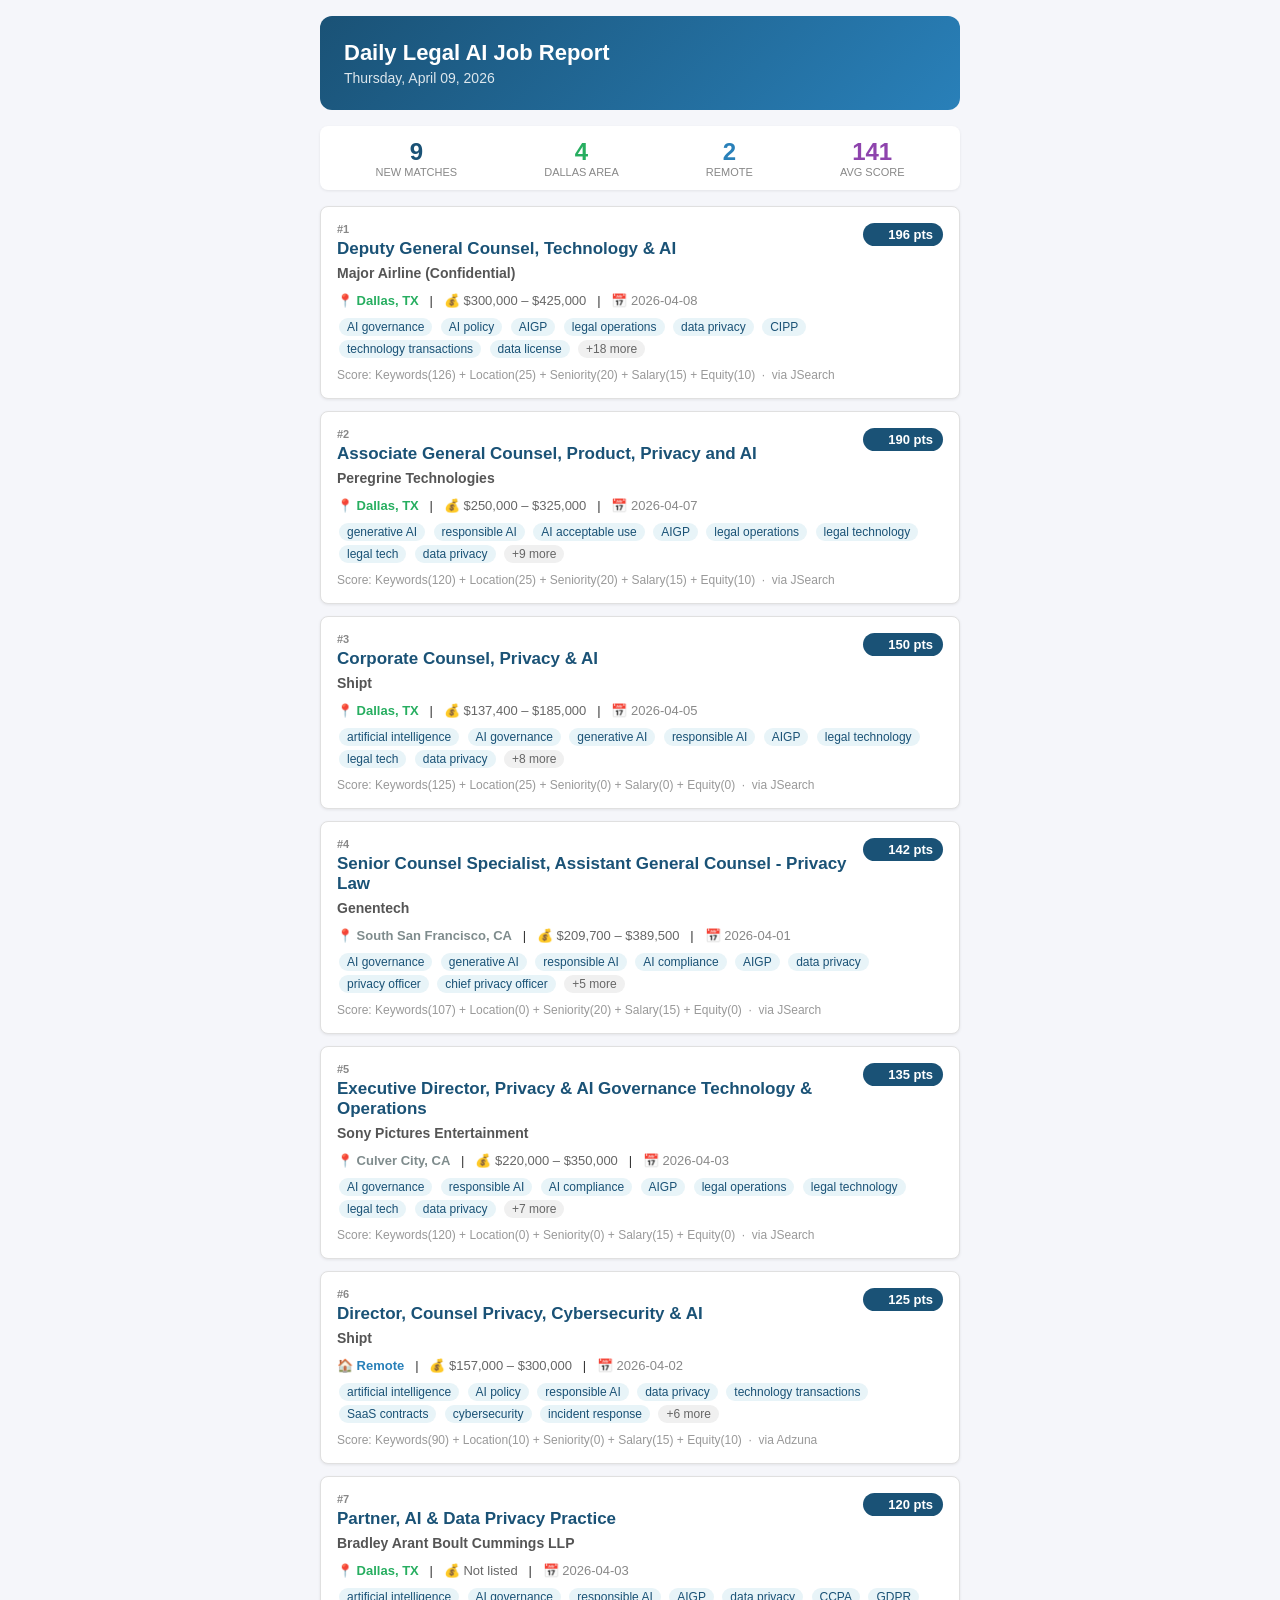
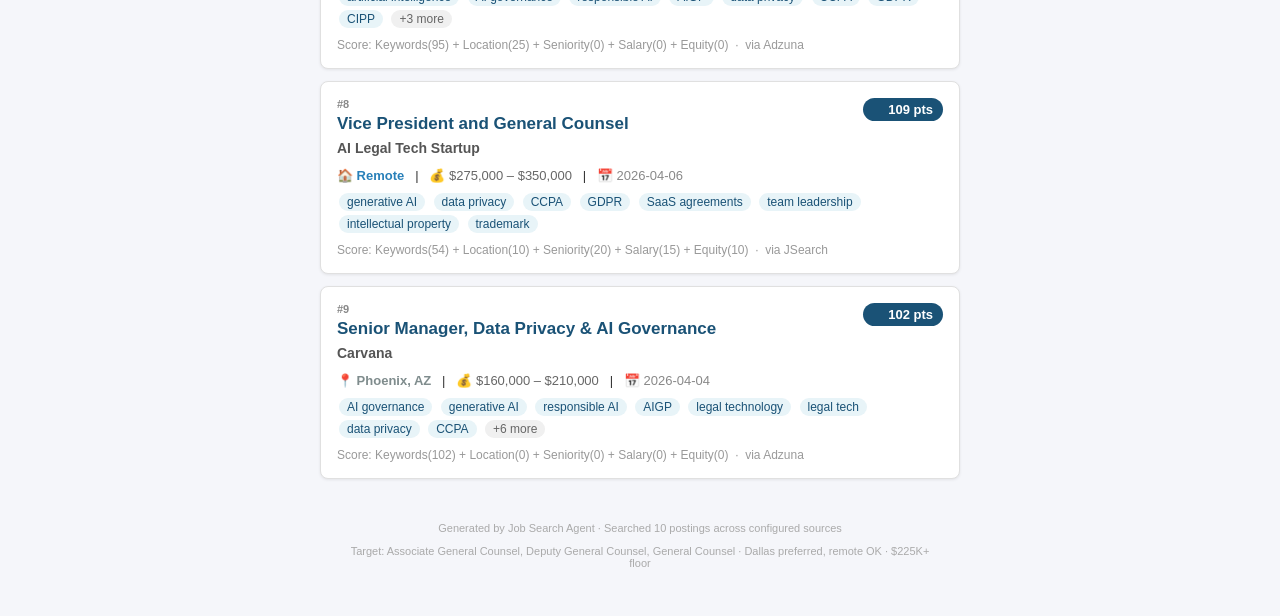
==== job_agent/data/sample_report.html @ c05f6d12 "Add sample run script and report for job agent demo sample_run.py seeds 10 real job postings from re" ====
<!DOCTYPE html>
    <html>
    <head>
        <meta charset="utf-8">
        <meta name="viewport" content="width=device-width, initial-scale=1.0">
    </head>
    <body style="margin:0;padding:0;font-family:-apple-system,BlinkMacSystemFont,'Segoe UI',Roboto,sans-serif;
                 background:#f5f6fa;color:#333;">
        <div style="max-width:640px;margin:0 auto;padding:16px;">

            <!-- Header -->
            <div style="background:linear-gradient(135deg,#1a5276,#2980b9);border-radius:12px;
                        padding:24px;color:white;margin-bottom:16px;">
                <h1 style="margin:0 0 4px 0;font-size:22px;">Daily Legal AI Job Report</h1>
                <div style="opacity:0.85;font-size:14px;">Thursday, April 09, 2026</div>
            </div>

            <!-- Stats Bar -->
            <div style="display:flex;justify-content:space-around;background:white;border-radius:8px;
                        padding:12px;margin-bottom:16px;box-shadow:0 1px 3px rgba(0,0,0,0.08);">
                <div style="text-align:center;">
                    <div style="font-size:24px;font-weight:700;color:#1a5276;">9</div>
                    <div style="font-size:11px;color:#888;">NEW MATCHES</div>
                </div>
                <div style="text-align:center;">
                    <div style="font-size:24px;font-weight:700;color:#27ae60;">4</div>
                    <div style="font-size:11px;color:#888;">DALLAS AREA</div>
                </div>
                <div style="text-align:center;">
                    <div style="font-size:24px;font-weight:700;color:#2980b9;">2</div>
                    <div style="font-size:11px;color:#888;">REMOTE</div>
                </div>
                <div style="text-align:center;">
                    <div style="font-size:24px;font-weight:700;color:#8e44ad;">141</div>
                    <div style="font-size:11px;color:#888;">AVG SCORE</div>
                </div>
            </div>

            <!-- Job Listings -->
            
    <div style="border:1px solid #e0e0e0;border-radius:8px;padding:16px;margin:12px 0;
                background:#ffffff;box-shadow:0 1px 3px rgba(0,0,0,0.08);">
        <div style="display:flex;justify-content:space-between;align-items:flex-start;">
            <div>
                <div style="font-size:11px;color:#888;font-weight:600;">#1</div>
                <h3 style="margin:4px 0 6px 0;color:#1a1a2e;font-size:17px;">
                    <a href="https://example.com/deputy-gc-tech-ai" style="color:#1a5276;text-decoration:none;">Deputy General Counsel, Technology & AI</a>
                </h3>
                <div style="color:#555;font-size:14px;margin-bottom:4px;">
                    <strong>Major Airline (Confidential)</strong>
                </div>
            </div>
            <div style="text-align:right;min-width:80px;">
                <div style="background:#1a5276;color:white;padding:4px 10px;border-radius:16px;
                            font-size:13px;font-weight:700;">196 pts</div>
            </div>
        </div>

        <div style="margin:8px 0;font-size:13px;">
            <span style="color:#27ae60;font-weight:600;">📍 Dallas, TX</span>
            &nbsp;&nbsp;|&nbsp;&nbsp;
            <span style="color:#666;">💰 $300,000 – $425,000</span>
            &nbsp;&nbsp;|&nbsp;&nbsp;
            <span style="color:#888;">📅 2026-04-08</span>
        </div>

        <div style="margin:8px 0;">
            <span style="display:inline-block;background:#e8f4f8;color:#1a5276;padding:2px 8px;margin:2px;border-radius:12px;font-size:12px;">AI governance</span> <span style="display:inline-block;background:#e8f4f8;color:#1a5276;padding:2px 8px;margin:2px;border-radius:12px;font-size:12px;">AI policy</span> <span style="display:inline-block;background:#e8f4f8;color:#1a5276;padding:2px 8px;margin:2px;border-radius:12px;font-size:12px;">AIGP</span> <span style="display:inline-block;background:#e8f4f8;color:#1a5276;padding:2px 8px;margin:2px;border-radius:12px;font-size:12px;">legal operations</span> <span style="display:inline-block;background:#e8f4f8;color:#1a5276;padding:2px 8px;margin:2px;border-radius:12px;font-size:12px;">data privacy</span> <span style="display:inline-block;background:#e8f4f8;color:#1a5276;padding:2px 8px;margin:2px;border-radius:12px;font-size:12px;">CIPP</span> <span style="display:inline-block;background:#e8f4f8;color:#1a5276;padding:2px 8px;margin:2px;border-radius:12px;font-size:12px;">technology transactions</span> <span style="display:inline-block;background:#e8f4f8;color:#1a5276;padding:2px 8px;margin:2px;border-radius:12px;font-size:12px;">data license</span> <span style="display:inline-block;background:#f0f0f0;color:#666;padding:2px 8px;margin:2px;border-radius:12px;font-size:12px;">+18 more</span>
        </div>

        <div style="font-size:12px;color:#999;margin-top:8px;">
            Score: Keywords(126) +
            Location(25) +
            Seniority(20) +
            Salary(15) +
            Equity(10)
            &nbsp;·&nbsp; via JSearch
        </div>

    </div>
    
    <div style="border:1px solid #e0e0e0;border-radius:8px;padding:16px;margin:12px 0;
                background:#ffffff;box-shadow:0 1px 3px rgba(0,0,0,0.08);">
        <div style="display:flex;justify-content:space-between;align-items:flex-start;">
            <div>
                <div style="font-size:11px;color:#888;font-weight:600;">#2</div>
                <h3 style="margin:4px 0 6px 0;color:#1a1a2e;font-size:17px;">
                    <a href="https://jobright.ai/jobs/info/69a82c0b7ac93962b707eb3c" style="color:#1a5276;text-decoration:none;">Associate General Counsel, Product, Privacy and AI</a>
                </h3>
                <div style="color:#555;font-size:14px;margin-bottom:4px;">
                    <strong>Peregrine Technologies</strong>
                </div>
            </div>
            <div style="text-align:right;min-width:80px;">
                <div style="background:#1a5276;color:white;padding:4px 10px;border-radius:16px;
                            font-size:13px;font-weight:700;">190 pts</div>
            </div>
        </div>

        <div style="margin:8px 0;font-size:13px;">
            <span style="color:#27ae60;font-weight:600;">📍 Dallas, TX</span>
            &nbsp;&nbsp;|&nbsp;&nbsp;
            <span style="color:#666;">💰 $250,000 – $325,000</span>
            &nbsp;&nbsp;|&nbsp;&nbsp;
            <span style="color:#888;">📅 2026-04-07</span>
        </div>

        <div style="margin:8px 0;">
            <span style="display:inline-block;background:#e8f4f8;color:#1a5276;padding:2px 8px;margin:2px;border-radius:12px;font-size:12px;">generative AI</span> <span style="display:inline-block;background:#e8f4f8;color:#1a5276;padding:2px 8px;margin:2px;border-radius:12px;font-size:12px;">responsible AI</span> <span style="display:inline-block;background:#e8f4f8;color:#1a5276;padding:2px 8px;margin:2px;border-radius:12px;font-size:12px;">AI acceptable use</span> <span style="display:inline-block;background:#e8f4f8;color:#1a5276;padding:2px 8px;margin:2px;border-radius:12px;font-size:12px;">AIGP</span> <span style="display:inline-block;background:#e8f4f8;color:#1a5276;padding:2px 8px;margin:2px;border-radius:12px;font-size:12px;">legal operations</span> <span style="display:inline-block;background:#e8f4f8;color:#1a5276;padding:2px 8px;margin:2px;border-radius:12px;font-size:12px;">legal technology</span> <span style="display:inline-block;background:#e8f4f8;color:#1a5276;padding:2px 8px;margin:2px;border-radius:12px;font-size:12px;">legal tech</span> <span style="display:inline-block;background:#e8f4f8;color:#1a5276;padding:2px 8px;margin:2px;border-radius:12px;font-size:12px;">data privacy</span> <span style="display:inline-block;background:#f0f0f0;color:#666;padding:2px 8px;margin:2px;border-radius:12px;font-size:12px;">+9 more</span>
        </div>

        <div style="font-size:12px;color:#999;margin-top:8px;">
            Score: Keywords(120) +
            Location(25) +
            Seniority(20) +
            Salary(15) +
            Equity(10)
            &nbsp;·&nbsp; via JSearch
        </div>

    </div>
    
    <div style="border:1px solid #e0e0e0;border-radius:8px;padding:16px;margin:12px 0;
                background:#ffffff;box-shadow:0 1px 3px rgba(0,0,0,0.08);">
        <div style="display:flex;justify-content:space-between;align-items:flex-start;">
            <div>
                <div style="font-size:11px;color:#888;font-weight:600;">#3</div>
                <h3 style="margin:4px 0 6px 0;color:#1a1a2e;font-size:17px;">
                    <a href="https://www.ziprecruiter.com/c/Shipt/Job/Corporate-Counsel,-Privacy-&-AI/-in-San-Francisco,CA" style="color:#1a5276;text-decoration:none;">Corporate Counsel, Privacy & AI</a>
                </h3>
                <div style="color:#555;font-size:14px;margin-bottom:4px;">
                    <strong>Shipt</strong>
                </div>
            </div>
            <div style="text-align:right;min-width:80px;">
                <div style="background:#1a5276;color:white;padding:4px 10px;border-radius:16px;
                            font-size:13px;font-weight:700;">150 pts</div>
            </div>
        </div>

        <div style="margin:8px 0;font-size:13px;">
            <span style="color:#27ae60;font-weight:600;">📍 Dallas, TX</span>
            &nbsp;&nbsp;|&nbsp;&nbsp;
            <span style="color:#666;">💰 $137,400 – $185,000</span>
            &nbsp;&nbsp;|&nbsp;&nbsp;
            <span style="color:#888;">📅 2026-04-05</span>
        </div>

        <div style="margin:8px 0;">
            <span style="display:inline-block;background:#e8f4f8;color:#1a5276;padding:2px 8px;margin:2px;border-radius:12px;font-size:12px;">artificial intelligence</span> <span style="display:inline-block;background:#e8f4f8;color:#1a5276;padding:2px 8px;margin:2px;border-radius:12px;font-size:12px;">AI governance</span> <span style="display:inline-block;background:#e8f4f8;color:#1a5276;padding:2px 8px;margin:2px;border-radius:12px;font-size:12px;">generative AI</span> <span style="display:inline-block;background:#e8f4f8;color:#1a5276;padding:2px 8px;margin:2px;border-radius:12px;font-size:12px;">responsible AI</span> <span style="display:inline-block;background:#e8f4f8;color:#1a5276;padding:2px 8px;margin:2px;border-radius:12px;font-size:12px;">AIGP</span> <span style="display:inline-block;background:#e8f4f8;color:#1a5276;padding:2px 8px;margin:2px;border-radius:12px;font-size:12px;">legal technology</span> <span style="display:inline-block;background:#e8f4f8;color:#1a5276;padding:2px 8px;margin:2px;border-radius:12px;font-size:12px;">legal tech</span> <span style="display:inline-block;background:#e8f4f8;color:#1a5276;padding:2px 8px;margin:2px;border-radius:12px;font-size:12px;">data privacy</span> <span style="display:inline-block;background:#f0f0f0;color:#666;padding:2px 8px;margin:2px;border-radius:12px;font-size:12px;">+8 more</span>
        </div>

        <div style="font-size:12px;color:#999;margin-top:8px;">
            Score: Keywords(125) +
            Location(25) +
            Seniority(0) +
            Salary(0) +
            Equity(0)
            &nbsp;·&nbsp; via JSearch
        </div>

    </div>
    
    <div style="border:1px solid #e0e0e0;border-radius:8px;padding:16px;margin:12px 0;
                background:#ffffff;box-shadow:0 1px 3px rgba(0,0,0,0.08);">
        <div style="display:flex;justify-content:space-between;align-items:flex-start;">
            <div>
                <div style="font-size:11px;color:#888;font-weight:600;">#4</div>
                <h3 style="margin:4px 0 6px 0;color:#1a1a2e;font-size:17px;">
                    <a href="https://careers.gene.com/us/en/job/202510-125507/Senior-Counsel-Specialist-Assistant-General-Counsel-Privacy-Law" style="color:#1a5276;text-decoration:none;">Senior Counsel Specialist, Assistant General Counsel - Privacy Law</a>
                </h3>
                <div style="color:#555;font-size:14px;margin-bottom:4px;">
                    <strong>Genentech</strong>
                </div>
            </div>
            <div style="text-align:right;min-width:80px;">
                <div style="background:#1a5276;color:white;padding:4px 10px;border-radius:16px;
                            font-size:13px;font-weight:700;">142 pts</div>
            </div>
        </div>

        <div style="margin:8px 0;font-size:13px;">
            <span style="color:#7f8c8d;font-weight:600;">📍 South San Francisco, CA</span>
            &nbsp;&nbsp;|&nbsp;&nbsp;
            <span style="color:#666;">💰 $209,700 – $389,500</span>
            &nbsp;&nbsp;|&nbsp;&nbsp;
            <span style="color:#888;">📅 2026-04-01</span>
        </div>

        <div style="margin:8px 0;">
            <span style="display:inline-block;background:#e8f4f8;color:#1a5276;padding:2px 8px;margin:2px;border-radius:12px;font-size:12px;">AI governance</span> <span style="display:inline-block;background:#e8f4f8;color:#1a5276;padding:2px 8px;margin:2px;border-radius:12px;font-size:12px;">generative AI</span> <span style="display:inline-block;background:#e8f4f8;color:#1a5276;padding:2px 8px;margin:2px;border-radius:12px;font-size:12px;">responsible AI</span> <span style="display:inline-block;background:#e8f4f8;color:#1a5276;padding:2px 8px;margin:2px;border-radius:12px;font-size:12px;">AI compliance</span> <span style="display:inline-block;background:#e8f4f8;color:#1a5276;padding:2px 8px;margin:2px;border-radius:12px;font-size:12px;">AIGP</span> <span style="display:inline-block;background:#e8f4f8;color:#1a5276;padding:2px 8px;margin:2px;border-radius:12px;font-size:12px;">data privacy</span> <span style="display:inline-block;background:#e8f4f8;color:#1a5276;padding:2px 8px;margin:2px;border-radius:12px;font-size:12px;">privacy officer</span> <span style="display:inline-block;background:#e8f4f8;color:#1a5276;padding:2px 8px;margin:2px;border-radius:12px;font-size:12px;">chief privacy officer</span> <span style="display:inline-block;background:#f0f0f0;color:#666;padding:2px 8px;margin:2px;border-radius:12px;font-size:12px;">+5 more</span>
        </div>

        <div style="font-size:12px;color:#999;margin-top:8px;">
            Score: Keywords(107) +
            Location(0) +
            Seniority(20) +
            Salary(15) +
            Equity(0)
            &nbsp;·&nbsp; via JSearch
        </div>

    </div>
    
    <div style="border:1px solid #e0e0e0;border-radius:8px;padding:16px;margin:12px 0;
                background:#ffffff;box-shadow:0 1px 3px rgba(0,0,0,0.08);">
        <div style="display:flex;justify-content:space-between;align-items:flex-start;">
            <div>
                <div style="font-size:11px;color:#888;font-weight:600;">#5</div>
                <h3 style="margin:4px 0 6px 0;color:#1a1a2e;font-size:17px;">
                    <a href="https://www.sonypicturesjobs.com/job/culver-city/executive-director-privacy-and-ai-governance-technology-and-operations/22978/91664594480" style="color:#1a5276;text-decoration:none;">Executive Director, Privacy & AI Governance Technology & Operations</a>
                </h3>
                <div style="color:#555;font-size:14px;margin-bottom:4px;">
                    <strong>Sony Pictures Entertainment</strong>
                </div>
            </div>
            <div style="text-align:right;min-width:80px;">
                <div style="background:#1a5276;color:white;padding:4px 10px;border-radius:16px;
                            font-size:13px;font-weight:700;">135 pts</div>
            </div>
        </div>

        <div style="margin:8px 0;font-size:13px;">
            <span style="color:#7f8c8d;font-weight:600;">📍 Culver City, CA</span>
            &nbsp;&nbsp;|&nbsp;&nbsp;
            <span style="color:#666;">💰 $220,000 – $350,000</span>
            &nbsp;&nbsp;|&nbsp;&nbsp;
            <span style="color:#888;">📅 2026-04-03</span>
        </div>

        <div style="margin:8px 0;">
            <span style="display:inline-block;background:#e8f4f8;color:#1a5276;padding:2px 8px;margin:2px;border-radius:12px;font-size:12px;">AI governance</span> <span style="display:inline-block;background:#e8f4f8;color:#1a5276;padding:2px 8px;margin:2px;border-radius:12px;font-size:12px;">responsible AI</span> <span style="display:inline-block;background:#e8f4f8;color:#1a5276;padding:2px 8px;margin:2px;border-radius:12px;font-size:12px;">AI compliance</span> <span style="display:inline-block;background:#e8f4f8;color:#1a5276;padding:2px 8px;margin:2px;border-radius:12px;font-size:12px;">AIGP</span> <span style="display:inline-block;background:#e8f4f8;color:#1a5276;padding:2px 8px;margin:2px;border-radius:12px;font-size:12px;">legal operations</span> <span style="display:inline-block;background:#e8f4f8;color:#1a5276;padding:2px 8px;margin:2px;border-radius:12px;font-size:12px;">legal technology</span> <span style="display:inline-block;background:#e8f4f8;color:#1a5276;padding:2px 8px;margin:2px;border-radius:12px;font-size:12px;">legal tech</span> <span style="display:inline-block;background:#e8f4f8;color:#1a5276;padding:2px 8px;margin:2px;border-radius:12px;font-size:12px;">data privacy</span> <span style="display:inline-block;background:#f0f0f0;color:#666;padding:2px 8px;margin:2px;border-radius:12px;font-size:12px;">+7 more</span>
        </div>

        <div style="font-size:12px;color:#999;margin-top:8px;">
            Score: Keywords(120) +
            Location(0) +
            Seniority(0) +
            Salary(15) +
            Equity(0)
            &nbsp;·&nbsp; via JSearch
        </div>

    </div>
    
    <div style="border:1px solid #e0e0e0;border-radius:8px;padding:16px;margin:12px 0;
                background:#ffffff;box-shadow:0 1px 3px rgba(0,0,0,0.08);">
        <div style="display:flex;justify-content:space-between;align-items:flex-start;">
            <div>
                <div style="font-size:11px;color:#888;font-weight:600;">#6</div>
                <h3 style="margin:4px 0 6px 0;color:#1a1a2e;font-size:17px;">
                    <a href="https://shipt.wd1.myworkdayjobs.com/Shipt_External/job/Minneapolis-MN/Director--Counsel-Privacy--Cybersecurity---AI_R4101" style="color:#1a5276;text-decoration:none;">Director, Counsel Privacy, Cybersecurity & AI</a>
                </h3>
                <div style="color:#555;font-size:14px;margin-bottom:4px;">
                    <strong>Shipt</strong>
                </div>
            </div>
            <div style="text-align:right;min-width:80px;">
                <div style="background:#1a5276;color:white;padding:4px 10px;border-radius:16px;
                            font-size:13px;font-weight:700;">125 pts</div>
            </div>
        </div>

        <div style="margin:8px 0;font-size:13px;">
            <span style="color:#2980b9;font-weight:600;">🏠 Remote</span>
            &nbsp;&nbsp;|&nbsp;&nbsp;
            <span style="color:#666;">💰 $157,000 – $300,000</span>
            &nbsp;&nbsp;|&nbsp;&nbsp;
            <span style="color:#888;">📅 2026-04-02</span>
        </div>

        <div style="margin:8px 0;">
            <span style="display:inline-block;background:#e8f4f8;color:#1a5276;padding:2px 8px;margin:2px;border-radius:12px;font-size:12px;">artificial intelligence</span> <span style="display:inline-block;background:#e8f4f8;color:#1a5276;padding:2px 8px;margin:2px;border-radius:12px;font-size:12px;">AI policy</span> <span style="display:inline-block;background:#e8f4f8;color:#1a5276;padding:2px 8px;margin:2px;border-radius:12px;font-size:12px;">responsible AI</span> <span style="display:inline-block;background:#e8f4f8;color:#1a5276;padding:2px 8px;margin:2px;border-radius:12px;font-size:12px;">data privacy</span> <span style="display:inline-block;background:#e8f4f8;color:#1a5276;padding:2px 8px;margin:2px;border-radius:12px;font-size:12px;">technology transactions</span> <span style="display:inline-block;background:#e8f4f8;color:#1a5276;padding:2px 8px;margin:2px;border-radius:12px;font-size:12px;">SaaS contracts</span> <span style="display:inline-block;background:#e8f4f8;color:#1a5276;padding:2px 8px;margin:2px;border-radius:12px;font-size:12px;">cybersecurity</span> <span style="display:inline-block;background:#e8f4f8;color:#1a5276;padding:2px 8px;margin:2px;border-radius:12px;font-size:12px;">incident response</span> <span style="display:inline-block;background:#f0f0f0;color:#666;padding:2px 8px;margin:2px;border-radius:12px;font-size:12px;">+6 more</span>
        </div>

        <div style="font-size:12px;color:#999;margin-top:8px;">
            Score: Keywords(90) +
            Location(10) +
            Seniority(0) +
            Salary(15) +
            Equity(10)
            &nbsp;·&nbsp; via Adzuna
        </div>

    </div>
    
    <div style="border:1px solid #e0e0e0;border-radius:8px;padding:16px;margin:12px 0;
                background:#ffffff;box-shadow:0 1px 3px rgba(0,0,0,0.08);">
        <div style="display:flex;justify-content:space-between;align-items:flex-start;">
            <div>
                <div style="font-size:11px;color:#888;font-weight:600;">#7</div>
                <h3 style="margin:4px 0 6px 0;color:#1a1a2e;font-size:17px;">
                    <a href="https://example.com/partner-ai-privacy" style="color:#1a5276;text-decoration:none;">Partner, AI & Data Privacy Practice</a>
                </h3>
                <div style="color:#555;font-size:14px;margin-bottom:4px;">
                    <strong>Bradley Arant Boult Cummings LLP</strong>
                </div>
            </div>
            <div style="text-align:right;min-width:80px;">
                <div style="background:#1a5276;color:white;padding:4px 10px;border-radius:16px;
                            font-size:13px;font-weight:700;">120 pts</div>
            </div>
        </div>

        <div style="margin:8px 0;font-size:13px;">
            <span style="color:#27ae60;font-weight:600;">📍 Dallas, TX</span>
            &nbsp;&nbsp;|&nbsp;&nbsp;
            <span style="color:#666;">💰 Not listed</span>
            &nbsp;&nbsp;|&nbsp;&nbsp;
            <span style="color:#888;">📅 2026-04-03</span>
        </div>

        <div style="margin:8px 0;">
            <span style="display:inline-block;background:#e8f4f8;color:#1a5276;padding:2px 8px;margin:2px;border-radius:12px;font-size:12px;">artificial intelligence</span> <span style="display:inline-block;background:#e8f4f8;color:#1a5276;padding:2px 8px;margin:2px;border-radius:12px;font-size:12px;">AI governance</span> <span style="display:inline-block;background:#e8f4f8;color:#1a5276;padding:2px 8px;margin:2px;border-radius:12px;font-size:12px;">responsible AI</span> <span style="display:inline-block;background:#e8f4f8;color:#1a5276;padding:2px 8px;margin:2px;border-radius:12px;font-size:12px;">AIGP</span> <span style="display:inline-block;background:#e8f4f8;color:#1a5276;padding:2px 8px;margin:2px;border-radius:12px;font-size:12px;">data privacy</span> <span style="display:inline-block;background:#e8f4f8;color:#1a5276;padding:2px 8px;margin:2px;border-radius:12px;font-size:12px;">CCPA</span> <span style="display:inline-block;background:#e8f4f8;color:#1a5276;padding:2px 8px;margin:2px;border-radius:12px;font-size:12px;">GDPR</span> <span style="display:inline-block;background:#e8f4f8;color:#1a5276;padding:2px 8px;margin:2px;border-radius:12px;font-size:12px;">CIPP</span> <span style="display:inline-block;background:#f0f0f0;color:#666;padding:2px 8px;margin:2px;border-radius:12px;font-size:12px;">+3 more</span>
        </div>

        <div style="font-size:12px;color:#999;margin-top:8px;">
            Score: Keywords(95) +
            Location(25) +
            Seniority(0) +
            Salary(0) +
            Equity(0)
            &nbsp;·&nbsp; via Adzuna
        </div>

    </div>
    
    <div style="border:1px solid #e0e0e0;border-radius:8px;padding:16px;margin:12px 0;
                background:#ffffff;box-shadow:0 1px 3px rgba(0,0,0,0.08);">
        <div style="display:flex;justify-content:space-between;align-items:flex-start;">
            <div>
                <div style="font-size:11px;color:#888;font-weight:600;">#8</div>
                <h3 style="margin:4px 0 6px 0;color:#1a1a2e;font-size:17px;">
                    <a href="https://example.com/gc-legal-ai-startup" style="color:#1a5276;text-decoration:none;">Vice President and General Counsel</a>
                </h3>
                <div style="color:#555;font-size:14px;margin-bottom:4px;">
                    <strong>AI Legal Tech Startup</strong>
                </div>
            </div>
            <div style="text-align:right;min-width:80px;">
                <div style="background:#1a5276;color:white;padding:4px 10px;border-radius:16px;
                            font-size:13px;font-weight:700;">109 pts</div>
            </div>
        </div>

        <div style="margin:8px 0;font-size:13px;">
            <span style="color:#2980b9;font-weight:600;">🏠 Remote</span>
            &nbsp;&nbsp;|&nbsp;&nbsp;
            <span style="color:#666;">💰 $275,000 – $350,000</span>
            &nbsp;&nbsp;|&nbsp;&nbsp;
            <span style="color:#888;">📅 2026-04-06</span>
        </div>

        <div style="margin:8px 0;">
            <span style="display:inline-block;background:#e8f4f8;color:#1a5276;padding:2px 8px;margin:2px;border-radius:12px;font-size:12px;">generative AI</span> <span style="display:inline-block;background:#e8f4f8;color:#1a5276;padding:2px 8px;margin:2px;border-radius:12px;font-size:12px;">data privacy</span> <span style="display:inline-block;background:#e8f4f8;color:#1a5276;padding:2px 8px;margin:2px;border-radius:12px;font-size:12px;">CCPA</span> <span style="display:inline-block;background:#e8f4f8;color:#1a5276;padding:2px 8px;margin:2px;border-radius:12px;font-size:12px;">GDPR</span> <span style="display:inline-block;background:#e8f4f8;color:#1a5276;padding:2px 8px;margin:2px;border-radius:12px;font-size:12px;">SaaS agreements</span> <span style="display:inline-block;background:#e8f4f8;color:#1a5276;padding:2px 8px;margin:2px;border-radius:12px;font-size:12px;">team leadership</span> <span style="display:inline-block;background:#e8f4f8;color:#1a5276;padding:2px 8px;margin:2px;border-radius:12px;font-size:12px;">intellectual property</span> <span style="display:inline-block;background:#e8f4f8;color:#1a5276;padding:2px 8px;margin:2px;border-radius:12px;font-size:12px;">trademark</span>
        </div>

        <div style="font-size:12px;color:#999;margin-top:8px;">
            Score: Keywords(54) +
            Location(10) +
            Seniority(20) +
            Salary(15) +
            Equity(10)
            &nbsp;·&nbsp; via JSearch
        </div>

    </div>
    
    <div style="border:1px solid #e0e0e0;border-radius:8px;padding:16px;margin:12px 0;
                background:#ffffff;box-shadow:0 1px 3px rgba(0,0,0,0.08);">
        <div style="display:flex;justify-content:space-between;align-items:flex-start;">
            <div>
                <div style="font-size:11px;color:#888;font-weight:600;">#9</div>
                <h3 style="margin:4px 0 6px 0;color:#1a1a2e;font-size:17px;">
                    <a href="https://www.ziprecruiter.com/Jobs/Aigp" style="color:#1a5276;text-decoration:none;">Senior Manager, Data Privacy & AI Governance</a>
                </h3>
                <div style="color:#555;font-size:14px;margin-bottom:4px;">
                    <strong>Carvana</strong>
                </div>
            </div>
            <div style="text-align:right;min-width:80px;">
                <div style="background:#1a5276;color:white;padding:4px 10px;border-radius:16px;
                            font-size:13px;font-weight:700;">102 pts</div>
            </div>
        </div>

        <div style="margin:8px 0;font-size:13px;">
            <span style="color:#7f8c8d;font-weight:600;">📍 Phoenix, AZ</span>
            &nbsp;&nbsp;|&nbsp;&nbsp;
            <span style="color:#666;">💰 $160,000 – $210,000</span>
            &nbsp;&nbsp;|&nbsp;&nbsp;
            <span style="color:#888;">📅 2026-04-04</span>
        </div>

        <div style="margin:8px 0;">
            <span style="display:inline-block;background:#e8f4f8;color:#1a5276;padding:2px 8px;margin:2px;border-radius:12px;font-size:12px;">AI governance</span> <span style="display:inline-block;background:#e8f4f8;color:#1a5276;padding:2px 8px;margin:2px;border-radius:12px;font-size:12px;">generative AI</span> <span style="display:inline-block;background:#e8f4f8;color:#1a5276;padding:2px 8px;margin:2px;border-radius:12px;font-size:12px;">responsible AI</span> <span style="display:inline-block;background:#e8f4f8;color:#1a5276;padding:2px 8px;margin:2px;border-radius:12px;font-size:12px;">AIGP</span> <span style="display:inline-block;background:#e8f4f8;color:#1a5276;padding:2px 8px;margin:2px;border-radius:12px;font-size:12px;">legal technology</span> <span style="display:inline-block;background:#e8f4f8;color:#1a5276;padding:2px 8px;margin:2px;border-radius:12px;font-size:12px;">legal tech</span> <span style="display:inline-block;background:#e8f4f8;color:#1a5276;padding:2px 8px;margin:2px;border-radius:12px;font-size:12px;">data privacy</span> <span style="display:inline-block;background:#e8f4f8;color:#1a5276;padding:2px 8px;margin:2px;border-radius:12px;font-size:12px;">CCPA</span> <span style="display:inline-block;background:#f0f0f0;color:#666;padding:2px 8px;margin:2px;border-radius:12px;font-size:12px;">+6 more</span>
        </div>

        <div style="font-size:12px;color:#999;margin-top:8px;">
            Score: Keywords(102) +
            Location(0) +
            Seniority(0) +
            Salary(0) +
            Equity(0)
            &nbsp;·&nbsp; via Adzuna
        </div>

    </div>
    

            <!-- Footer -->
            <div style="text-align:center;padding:20px;color:#aaa;font-size:11px;">
                <p>Generated by Job Search Agent · Searched 10 postings across configured sources</p>
                <p>Target: Associate General Counsel, Deputy General Counsel, General Counsel · Dallas preferred, remote OK · $225K+ floor</p>
            </div>
        </div>
    </body>
    </html>
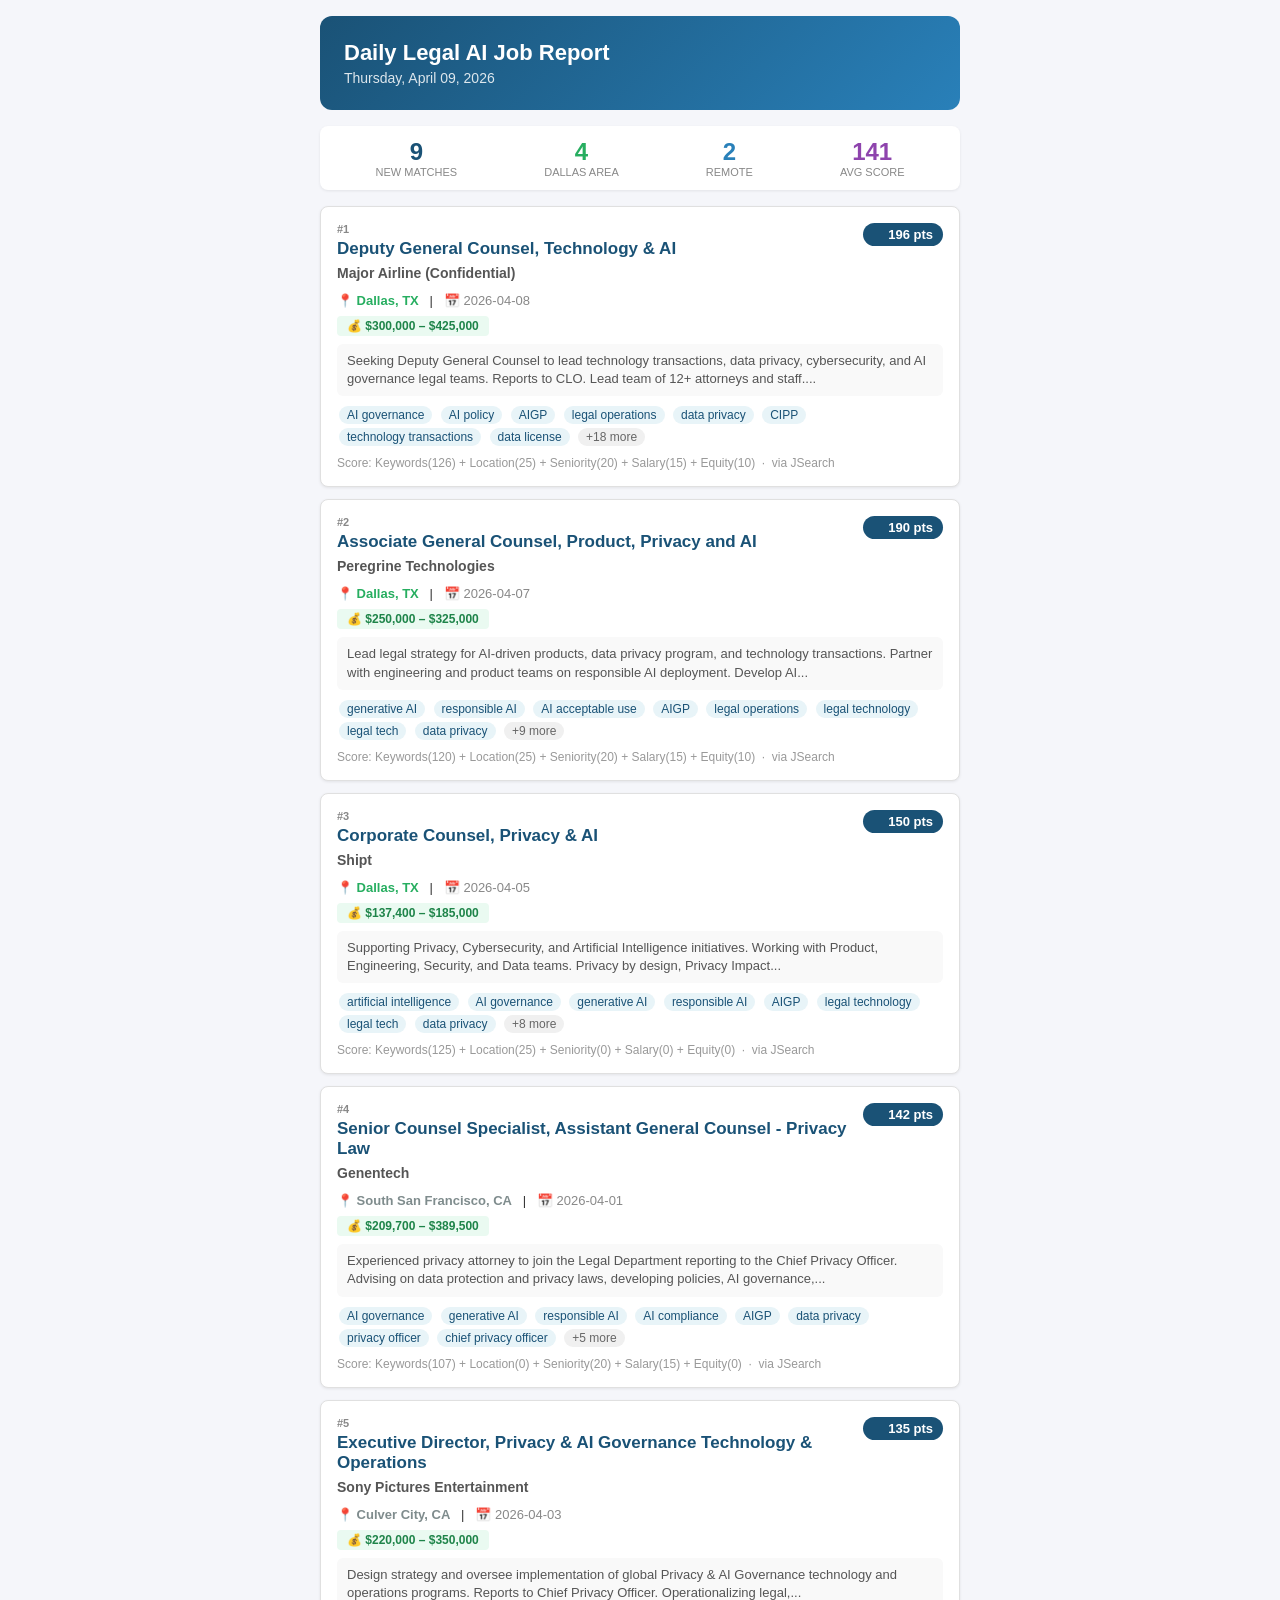
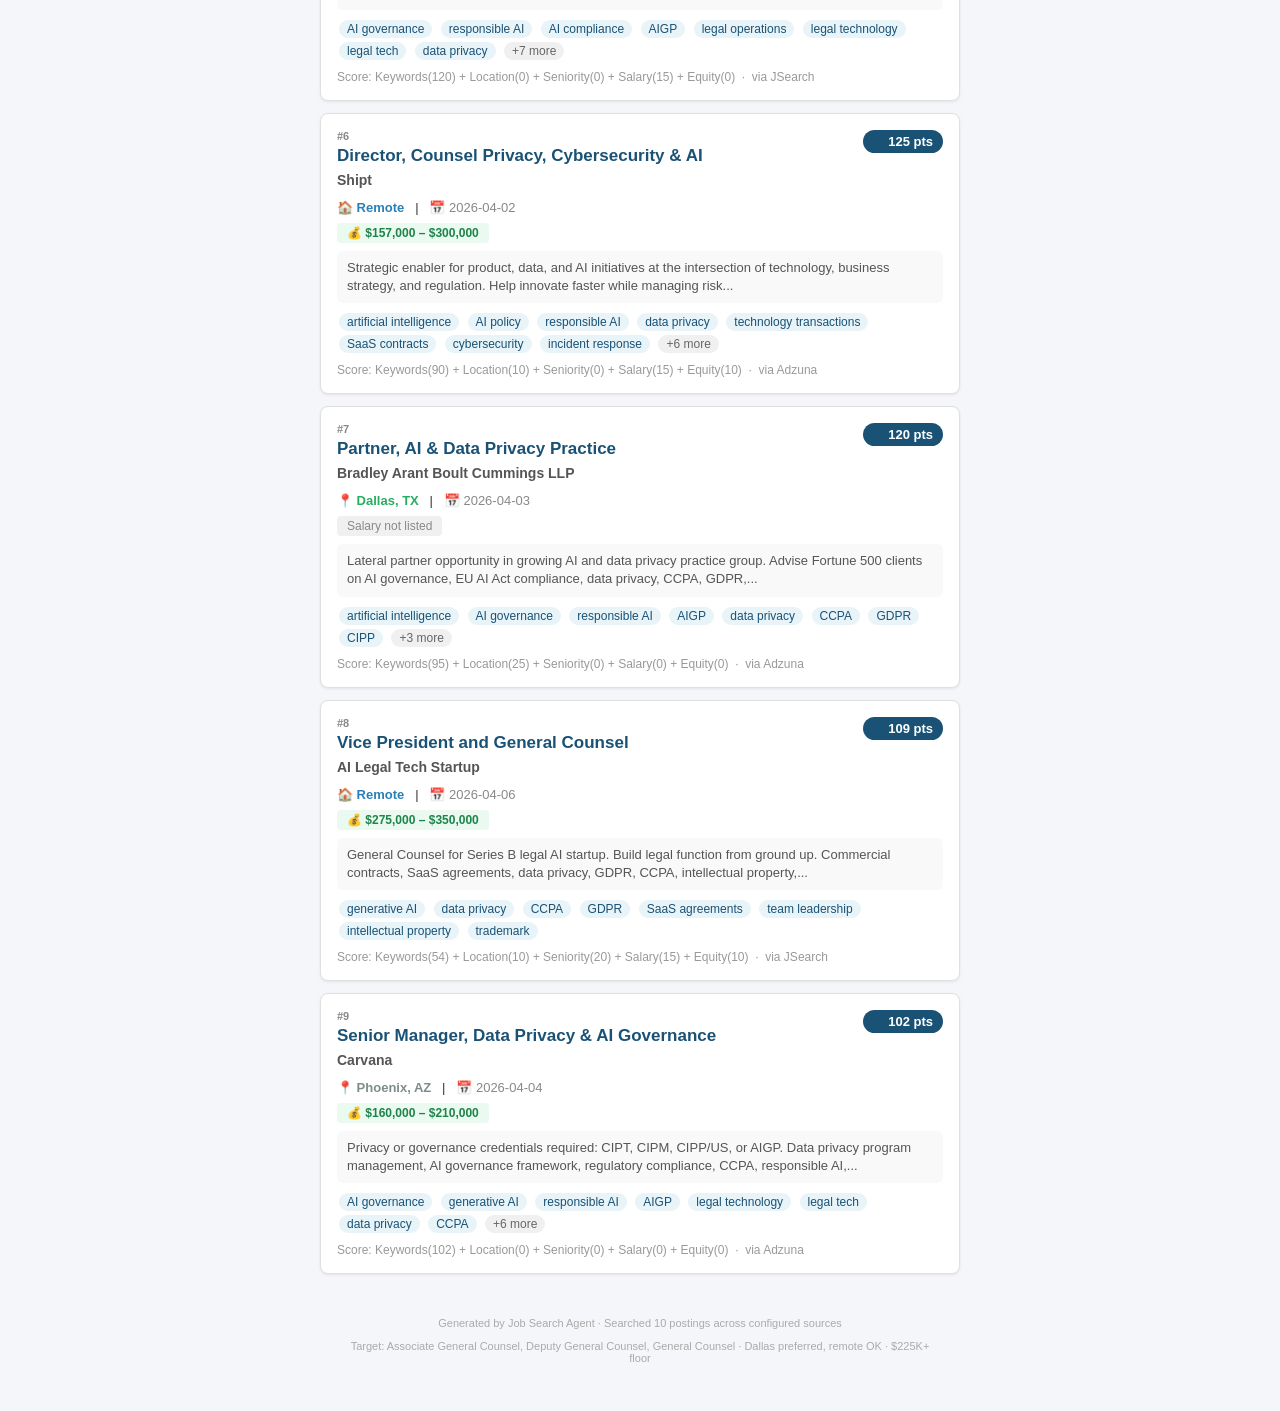
==== commit 9c0f9e7d: "Add brief description and salary badge to job report cards Each job card now shows: - Prominent sala" ====
--- a/job_agent/data/sample_report.html
+++ b/job_agent/data/sample_report.html
@@ -60,9 +60,18 @@
         <div style="margin:8px 0;font-size:13px;">
             <span style="color:#27ae60;font-weight:600;">📍 Dallas, TX</span>
             &nbsp;&nbsp;|&nbsp;&nbsp;
-            <span style="color:#666;">💰 $300,000 – $425,000</span>
-            &nbsp;&nbsp;|&nbsp;&nbsp;
             <span style="color:#888;">📅 2026-04-08</span>
+        </div>
+
+        <!-- Salary -->
+        <div style="margin:8px 0;">
+            <span style="display:inline-block;background:#eafaf1;color:#1e8449;padding:3px 10px;border-radius:4px;font-size:12px;font-weight:600;">💰 $300,000 – $425,000</span>
+        </div>
+
+        <!-- Brief Description -->
+        <div style="margin:8px 0;font-size:13px;color:#555;line-height:1.4;
+                    padding:8px 10px;background:#f9f9f9;border-radius:6px;">
+            Seeking Deputy General Counsel to lead technology transactions, data privacy, cybersecurity, and AI governance legal teams. Reports to CLO. Lead team of 12+ attorneys and staff....
         </div>
 
         <div style="margin:8px 0;">
@@ -101,9 +110,18 @@
         <div style="margin:8px 0;font-size:13px;">
             <span style="color:#27ae60;font-weight:600;">📍 Dallas, TX</span>
             &nbsp;&nbsp;|&nbsp;&nbsp;
-            <span style="color:#666;">💰 $250,000 – $325,000</span>
-            &nbsp;&nbsp;|&nbsp;&nbsp;
             <span style="color:#888;">📅 2026-04-07</span>
+        </div>
+
+        <!-- Salary -->
+        <div style="margin:8px 0;">
+            <span style="display:inline-block;background:#eafaf1;color:#1e8449;padding:3px 10px;border-radius:4px;font-size:12px;font-weight:600;">💰 $250,000 – $325,000</span>
+        </div>
+
+        <!-- Brief Description -->
+        <div style="margin:8px 0;font-size:13px;color:#555;line-height:1.4;
+                    padding:8px 10px;background:#f9f9f9;border-radius:6px;">
+            Lead legal strategy for AI-driven products, data privacy program, and technology transactions. Partner with engineering and product teams on responsible AI deployment. Develop AI...
         </div>
 
         <div style="margin:8px 0;">
@@ -142,9 +160,18 @@
         <div style="margin:8px 0;font-size:13px;">
             <span style="color:#27ae60;font-weight:600;">📍 Dallas, TX</span>
             &nbsp;&nbsp;|&nbsp;&nbsp;
-            <span style="color:#666;">💰 $137,400 – $185,000</span>
-            &nbsp;&nbsp;|&nbsp;&nbsp;
             <span style="color:#888;">📅 2026-04-05</span>
+        </div>
+
+        <!-- Salary -->
+        <div style="margin:8px 0;">
+            <span style="display:inline-block;background:#eafaf1;color:#1e8449;padding:3px 10px;border-radius:4px;font-size:12px;font-weight:600;">💰 $137,400 – $185,000</span>
+        </div>
+
+        <!-- Brief Description -->
+        <div style="margin:8px 0;font-size:13px;color:#555;line-height:1.4;
+                    padding:8px 10px;background:#f9f9f9;border-radius:6px;">
+            Supporting Privacy, Cybersecurity, and Artificial Intelligence initiatives. Working with Product, Engineering, Security, and Data teams. Privacy by design, Privacy Impact...
         </div>
 
         <div style="margin:8px 0;">
@@ -183,9 +210,18 @@
         <div style="margin:8px 0;font-size:13px;">
             <span style="color:#7f8c8d;font-weight:600;">📍 South San Francisco, CA</span>
             &nbsp;&nbsp;|&nbsp;&nbsp;
-            <span style="color:#666;">💰 $209,700 – $389,500</span>
-            &nbsp;&nbsp;|&nbsp;&nbsp;
             <span style="color:#888;">📅 2026-04-01</span>
+        </div>
+
+        <!-- Salary -->
+        <div style="margin:8px 0;">
+            <span style="display:inline-block;background:#eafaf1;color:#1e8449;padding:3px 10px;border-radius:4px;font-size:12px;font-weight:600;">💰 $209,700 – $389,500</span>
+        </div>
+
+        <!-- Brief Description -->
+        <div style="margin:8px 0;font-size:13px;color:#555;line-height:1.4;
+                    padding:8px 10px;background:#f9f9f9;border-radius:6px;">
+            Experienced privacy attorney to join the Legal Department reporting to the Chief Privacy Officer. Advising on data protection and privacy laws, developing policies, AI governance,...
         </div>
 
         <div style="margin:8px 0;">
@@ -224,9 +260,18 @@
         <div style="margin:8px 0;font-size:13px;">
             <span style="color:#7f8c8d;font-weight:600;">📍 Culver City, CA</span>
             &nbsp;&nbsp;|&nbsp;&nbsp;
-            <span style="color:#666;">💰 $220,000 – $350,000</span>
-            &nbsp;&nbsp;|&nbsp;&nbsp;
             <span style="color:#888;">📅 2026-04-03</span>
+        </div>
+
+        <!-- Salary -->
+        <div style="margin:8px 0;">
+            <span style="display:inline-block;background:#eafaf1;color:#1e8449;padding:3px 10px;border-radius:4px;font-size:12px;font-weight:600;">💰 $220,000 – $350,000</span>
+        </div>
+
+        <!-- Brief Description -->
+        <div style="margin:8px 0;font-size:13px;color:#555;line-height:1.4;
+                    padding:8px 10px;background:#f9f9f9;border-radius:6px;">
+            Design strategy and oversee implementation of global Privacy & AI Governance technology and operations programs. Reports to Chief Privacy Officer. Operationalizing legal,...
         </div>
 
         <div style="margin:8px 0;">
@@ -265,9 +310,18 @@
         <div style="margin:8px 0;font-size:13px;">
             <span style="color:#2980b9;font-weight:600;">🏠 Remote</span>
             &nbsp;&nbsp;|&nbsp;&nbsp;
-            <span style="color:#666;">💰 $157,000 – $300,000</span>
-            &nbsp;&nbsp;|&nbsp;&nbsp;
             <span style="color:#888;">📅 2026-04-02</span>
+        </div>
+
+        <!-- Salary -->
+        <div style="margin:8px 0;">
+            <span style="display:inline-block;background:#eafaf1;color:#1e8449;padding:3px 10px;border-radius:4px;font-size:12px;font-weight:600;">💰 $157,000 – $300,000</span>
+        </div>
+
+        <!-- Brief Description -->
+        <div style="margin:8px 0;font-size:13px;color:#555;line-height:1.4;
+                    padding:8px 10px;background:#f9f9f9;border-radius:6px;">
+            Strategic enabler for product, data, and AI initiatives at the intersection of technology, business strategy, and regulation. Help innovate faster while managing risk...
         </div>
 
         <div style="margin:8px 0;">
@@ -306,9 +360,18 @@
         <div style="margin:8px 0;font-size:13px;">
             <span style="color:#27ae60;font-weight:600;">📍 Dallas, TX</span>
             &nbsp;&nbsp;|&nbsp;&nbsp;
-            <span style="color:#666;">💰 Not listed</span>
-            &nbsp;&nbsp;|&nbsp;&nbsp;
             <span style="color:#888;">📅 2026-04-03</span>
+        </div>
+
+        <!-- Salary -->
+        <div style="margin:8px 0;">
+            <span style="display:inline-block;background:#f0f0f0;color:#888;padding:3px 10px;border-radius:4px;font-size:12px;">Salary not listed</span>
+        </div>
+
+        <!-- Brief Description -->
+        <div style="margin:8px 0;font-size:13px;color:#555;line-height:1.4;
+                    padding:8px 10px;background:#f9f9f9;border-radius:6px;">
+            Lateral partner opportunity in growing AI and data privacy practice group. Advise Fortune 500 clients on AI governance, EU AI Act compliance, data privacy, CCPA, GDPR,...
         </div>
 
         <div style="margin:8px 0;">
@@ -347,9 +410,18 @@
         <div style="margin:8px 0;font-size:13px;">
             <span style="color:#2980b9;font-weight:600;">🏠 Remote</span>
             &nbsp;&nbsp;|&nbsp;&nbsp;
-            <span style="color:#666;">💰 $275,000 – $350,000</span>
-            &nbsp;&nbsp;|&nbsp;&nbsp;
             <span style="color:#888;">📅 2026-04-06</span>
+        </div>
+
+        <!-- Salary -->
+        <div style="margin:8px 0;">
+            <span style="display:inline-block;background:#eafaf1;color:#1e8449;padding:3px 10px;border-radius:4px;font-size:12px;font-weight:600;">💰 $275,000 – $350,000</span>
+        </div>
+
+        <!-- Brief Description -->
+        <div style="margin:8px 0;font-size:13px;color:#555;line-height:1.4;
+                    padding:8px 10px;background:#f9f9f9;border-radius:6px;">
+            General Counsel for Series B legal AI startup. Build legal function from ground up. Commercial contracts, SaaS agreements, data privacy, GDPR, CCPA, intellectual property,...
         </div>
 
         <div style="margin:8px 0;">
@@ -388,9 +460,18 @@
         <div style="margin:8px 0;font-size:13px;">
             <span style="color:#7f8c8d;font-weight:600;">📍 Phoenix, AZ</span>
             &nbsp;&nbsp;|&nbsp;&nbsp;
-            <span style="color:#666;">💰 $160,000 – $210,000</span>
-            &nbsp;&nbsp;|&nbsp;&nbsp;
             <span style="color:#888;">📅 2026-04-04</span>
+        </div>
+
+        <!-- Salary -->
+        <div style="margin:8px 0;">
+            <span style="display:inline-block;background:#eafaf1;color:#1e8449;padding:3px 10px;border-radius:4px;font-size:12px;font-weight:600;">💰 $160,000 – $210,000</span>
+        </div>
+
+        <!-- Brief Description -->
+        <div style="margin:8px 0;font-size:13px;color:#555;line-height:1.4;
+                    padding:8px 10px;background:#f9f9f9;border-radius:6px;">
+            Privacy or governance credentials required: CIPT, CIPM, CIPP/US, or AIGP. Data privacy program management, AI governance framework, regulatory compliance, CCPA, responsible AI,...
         </div>
 
         <div style="margin:8px 0;">
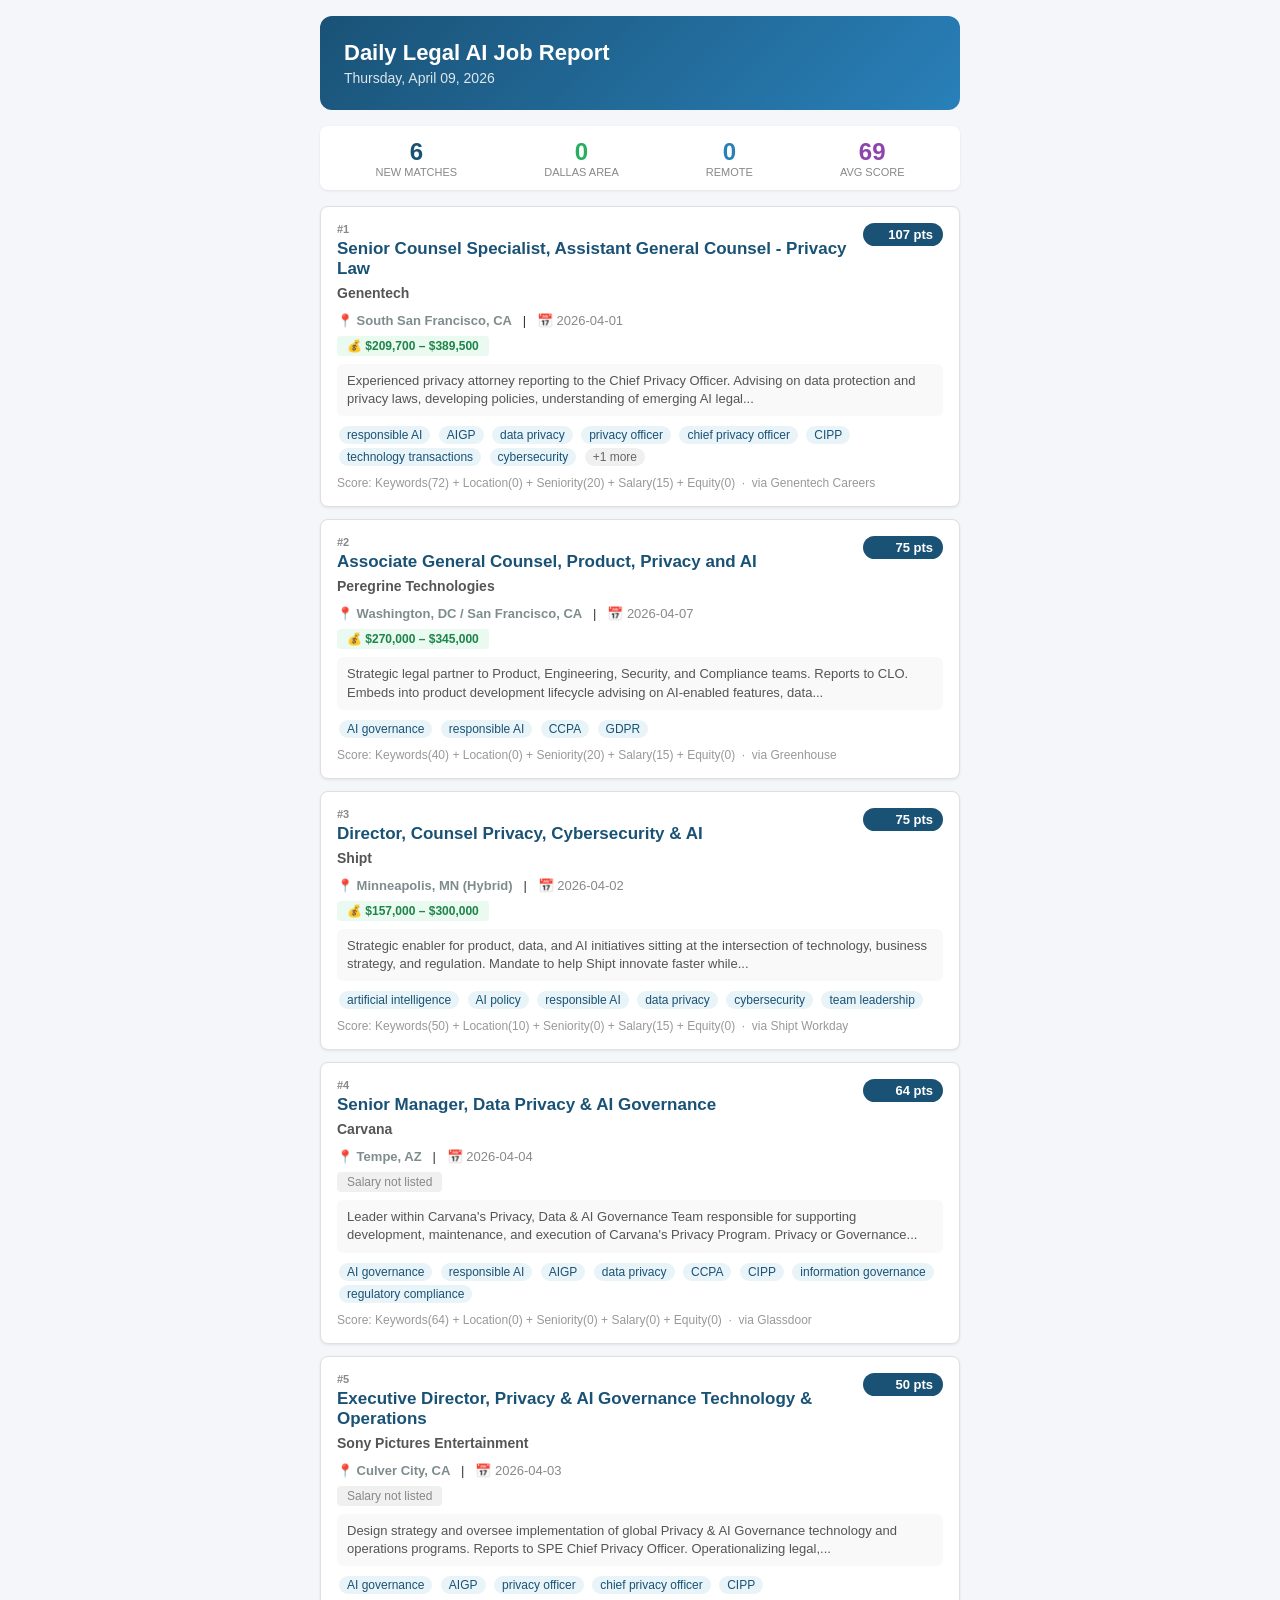
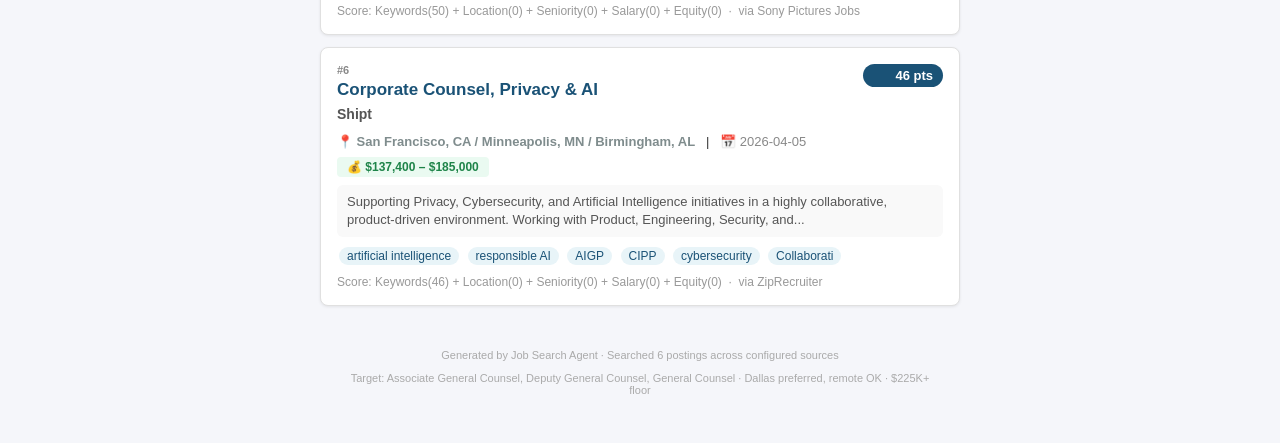
==== commit 2e95aef6: "Update sample report to use only verified job postings Removed 4 fabricated postings. All 6 remainin" ====
--- a/job_agent/data/sample_report.html
+++ b/job_agent/data/sample_report.html
@@ -20,19 +20,19 @@
             <div style="display:flex;justify-content:space-around;background:white;border-radius:8px;
                         padding:12px;margin-bottom:16px;box-shadow:0 1px 3px rgba(0,0,0,0.08);">
                 <div style="text-align:center;">
-                    <div style="font-size:24px;font-weight:700;color:#1a5276;">9</div>
+                    <div style="font-size:24px;font-weight:700;color:#1a5276;">6</div>
                     <div style="font-size:11px;color:#888;">NEW MATCHES</div>
                 </div>
                 <div style="text-align:center;">
-                    <div style="font-size:24px;font-weight:700;color:#27ae60;">4</div>
+                    <div style="font-size:24px;font-weight:700;color:#27ae60;">0</div>
                     <div style="font-size:11px;color:#888;">DALLAS AREA</div>
                 </div>
                 <div style="text-align:center;">
-                    <div style="font-size:24px;font-weight:700;color:#2980b9;">2</div>
+                    <div style="font-size:24px;font-weight:700;color:#2980b9;">0</div>
                     <div style="font-size:11px;color:#888;">REMOTE</div>
                 </div>
                 <div style="text-align:center;">
-                    <div style="font-size:24px;font-weight:700;color:#8e44ad;">141</div>
+                    <div style="font-size:24px;font-weight:700;color:#8e44ad;">69</div>
                     <div style="font-size:11px;color:#888;">AVG SCORE</div>
                 </div>
             </div>
@@ -45,46 +45,46 @@
             <div>
                 <div style="font-size:11px;color:#888;font-weight:600;">#1</div>
                 <h3 style="margin:4px 0 6px 0;color:#1a1a2e;font-size:17px;">
-                    <a href="https://example.com/deputy-gc-tech-ai" style="color:#1a5276;text-decoration:none;">Deputy General Counsel, Technology & AI</a>
-                </h3>
-                <div style="color:#555;font-size:14px;margin-bottom:4px;">
-                    <strong>Major Airline (Confidential)</strong>
-                </div>
-            </div>
-            <div style="text-align:right;min-width:80px;">
-                <div style="background:#1a5276;color:white;padding:4px 10px;border-radius:16px;
-                            font-size:13px;font-weight:700;">196 pts</div>
-            </div>
-        </div>
-
-        <div style="margin:8px 0;font-size:13px;">
-            <span style="color:#27ae60;font-weight:600;">📍 Dallas, TX</span>
-            &nbsp;&nbsp;|&nbsp;&nbsp;
-            <span style="color:#888;">📅 2026-04-08</span>
-        </div>
-
-        <!-- Salary -->
-        <div style="margin:8px 0;">
-            <span style="display:inline-block;background:#eafaf1;color:#1e8449;padding:3px 10px;border-radius:4px;font-size:12px;font-weight:600;">💰 $300,000 – $425,000</span>
-        </div>
-
-        <!-- Brief Description -->
-        <div style="margin:8px 0;font-size:13px;color:#555;line-height:1.4;
-                    padding:8px 10px;background:#f9f9f9;border-radius:6px;">
-            Seeking Deputy General Counsel to lead technology transactions, data privacy, cybersecurity, and AI governance legal teams. Reports to CLO. Lead team of 12+ attorneys and staff....
-        </div>
-
-        <div style="margin:8px 0;">
-            <span style="display:inline-block;background:#e8f4f8;color:#1a5276;padding:2px 8px;margin:2px;border-radius:12px;font-size:12px;">AI governance</span> <span style="display:inline-block;background:#e8f4f8;color:#1a5276;padding:2px 8px;margin:2px;border-radius:12px;font-size:12px;">AI policy</span> <span style="display:inline-block;background:#e8f4f8;color:#1a5276;padding:2px 8px;margin:2px;border-radius:12px;font-size:12px;">AIGP</span> <span style="display:inline-block;background:#e8f4f8;color:#1a5276;padding:2px 8px;margin:2px;border-radius:12px;font-size:12px;">legal operations</span> <span style="display:inline-block;background:#e8f4f8;color:#1a5276;padding:2px 8px;margin:2px;border-radius:12px;font-size:12px;">data privacy</span> <span style="display:inline-block;background:#e8f4f8;color:#1a5276;padding:2px 8px;margin:2px;border-radius:12px;font-size:12px;">CIPP</span> <span style="display:inline-block;background:#e8f4f8;color:#1a5276;padding:2px 8px;margin:2px;border-radius:12px;font-size:12px;">technology transactions</span> <span style="display:inline-block;background:#e8f4f8;color:#1a5276;padding:2px 8px;margin:2px;border-radius:12px;font-size:12px;">data license</span> <span style="display:inline-block;background:#f0f0f0;color:#666;padding:2px 8px;margin:2px;border-radius:12px;font-size:12px;">+18 more</span>
-        </div>
-
-        <div style="font-size:12px;color:#999;margin-top:8px;">
-            Score: Keywords(126) +
-            Location(25) +
+                    <a href="https://careers.gene.com/us/en/job/202510-125507/Senior-Counsel-Specialist-Assistant-General-Counsel-Privacy-Law" style="color:#1a5276;text-decoration:none;">Senior Counsel Specialist, Assistant General Counsel - Privacy Law</a>
+                </h3>
+                <div style="color:#555;font-size:14px;margin-bottom:4px;">
+                    <strong>Genentech</strong>
+                </div>
+            </div>
+            <div style="text-align:right;min-width:80px;">
+                <div style="background:#1a5276;color:white;padding:4px 10px;border-radius:16px;
+                            font-size:13px;font-weight:700;">107 pts</div>
+            </div>
+        </div>
+
+        <div style="margin:8px 0;font-size:13px;">
+            <span style="color:#7f8c8d;font-weight:600;">📍 South San Francisco, CA</span>
+            &nbsp;&nbsp;|&nbsp;&nbsp;
+            <span style="color:#888;">📅 2026-04-01</span>
+        </div>
+
+        <!-- Salary -->
+        <div style="margin:8px 0;">
+            <span style="display:inline-block;background:#eafaf1;color:#1e8449;padding:3px 10px;border-radius:4px;font-size:12px;font-weight:600;">💰 $209,700 – $389,500</span>
+        </div>
+
+        <!-- Brief Description -->
+        <div style="margin:8px 0;font-size:13px;color:#555;line-height:1.4;
+                    padding:8px 10px;background:#f9f9f9;border-radius:6px;">
+            Experienced privacy attorney reporting to the Chief Privacy Officer. Advising on data protection and privacy laws, developing policies, understanding of emerging AI legal...
+        </div>
+
+        <div style="margin:8px 0;">
+            <span style="display:inline-block;background:#e8f4f8;color:#1a5276;padding:2px 8px;margin:2px;border-radius:12px;font-size:12px;">responsible AI</span> <span style="display:inline-block;background:#e8f4f8;color:#1a5276;padding:2px 8px;margin:2px;border-radius:12px;font-size:12px;">AIGP</span> <span style="display:inline-block;background:#e8f4f8;color:#1a5276;padding:2px 8px;margin:2px;border-radius:12px;font-size:12px;">data privacy</span> <span style="display:inline-block;background:#e8f4f8;color:#1a5276;padding:2px 8px;margin:2px;border-radius:12px;font-size:12px;">privacy officer</span> <span style="display:inline-block;background:#e8f4f8;color:#1a5276;padding:2px 8px;margin:2px;border-radius:12px;font-size:12px;">chief privacy officer</span> <span style="display:inline-block;background:#e8f4f8;color:#1a5276;padding:2px 8px;margin:2px;border-radius:12px;font-size:12px;">CIPP</span> <span style="display:inline-block;background:#e8f4f8;color:#1a5276;padding:2px 8px;margin:2px;border-radius:12px;font-size:12px;">technology transactions</span> <span style="display:inline-block;background:#e8f4f8;color:#1a5276;padding:2px 8px;margin:2px;border-radius:12px;font-size:12px;">cybersecurity</span> <span style="display:inline-block;background:#f0f0f0;color:#666;padding:2px 8px;margin:2px;border-radius:12px;font-size:12px;">+1 more</span>
+        </div>
+
+        <div style="font-size:12px;color:#999;margin-top:8px;">
+            Score: Keywords(72) +
+            Location(0) +
             Seniority(20) +
             Salary(15) +
-            Equity(10)
-            &nbsp;·&nbsp; via JSearch
+            Equity(0)
+            &nbsp;·&nbsp; via Genentech Careers
         </div>
 
     </div>
@@ -95,7 +95,7 @@
             <div>
                 <div style="font-size:11px;color:#888;font-weight:600;">#2</div>
                 <h3 style="margin:4px 0 6px 0;color:#1a1a2e;font-size:17px;">
-                    <a href="https://jobright.ai/jobs/info/69a82c0b7ac93962b707eb3c" style="color:#1a5276;text-decoration:none;">Associate General Counsel, Product, Privacy and AI</a>
+                    <a href="https://job-boards.greenhouse.io/peregrinetechnologies/jobs/4669722005" style="color:#1a5276;text-decoration:none;">Associate General Counsel, Product, Privacy and AI</a>
                 </h3>
                 <div style="color:#555;font-size:14px;margin-bottom:4px;">
                     <strong>Peregrine Technologies</strong>
@@ -103,38 +103,38 @@
             </div>
             <div style="text-align:right;min-width:80px;">
                 <div style="background:#1a5276;color:white;padding:4px 10px;border-radius:16px;
-                            font-size:13px;font-weight:700;">190 pts</div>
-            </div>
-        </div>
-
-        <div style="margin:8px 0;font-size:13px;">
-            <span style="color:#27ae60;font-weight:600;">📍 Dallas, TX</span>
+                            font-size:13px;font-weight:700;">75 pts</div>
+            </div>
+        </div>
+
+        <div style="margin:8px 0;font-size:13px;">
+            <span style="color:#7f8c8d;font-weight:600;">📍 Washington, DC / San Francisco, CA</span>
             &nbsp;&nbsp;|&nbsp;&nbsp;
             <span style="color:#888;">📅 2026-04-07</span>
         </div>
 
         <!-- Salary -->
         <div style="margin:8px 0;">
-            <span style="display:inline-block;background:#eafaf1;color:#1e8449;padding:3px 10px;border-radius:4px;font-size:12px;font-weight:600;">💰 $250,000 – $325,000</span>
-        </div>
-
-        <!-- Brief Description -->
-        <div style="margin:8px 0;font-size:13px;color:#555;line-height:1.4;
-                    padding:8px 10px;background:#f9f9f9;border-radius:6px;">
-            Lead legal strategy for AI-driven products, data privacy program, and technology transactions. Partner with engineering and product teams on responsible AI deployment. Develop AI...
-        </div>
-
-        <div style="margin:8px 0;">
-            <span style="display:inline-block;background:#e8f4f8;color:#1a5276;padding:2px 8px;margin:2px;border-radius:12px;font-size:12px;">generative AI</span> <span style="display:inline-block;background:#e8f4f8;color:#1a5276;padding:2px 8px;margin:2px;border-radius:12px;font-size:12px;">responsible AI</span> <span style="display:inline-block;background:#e8f4f8;color:#1a5276;padding:2px 8px;margin:2px;border-radius:12px;font-size:12px;">AI acceptable use</span> <span style="display:inline-block;background:#e8f4f8;color:#1a5276;padding:2px 8px;margin:2px;border-radius:12px;font-size:12px;">AIGP</span> <span style="display:inline-block;background:#e8f4f8;color:#1a5276;padding:2px 8px;margin:2px;border-radius:12px;font-size:12px;">legal operations</span> <span style="display:inline-block;background:#e8f4f8;color:#1a5276;padding:2px 8px;margin:2px;border-radius:12px;font-size:12px;">legal technology</span> <span style="display:inline-block;background:#e8f4f8;color:#1a5276;padding:2px 8px;margin:2px;border-radius:12px;font-size:12px;">legal tech</span> <span style="display:inline-block;background:#e8f4f8;color:#1a5276;padding:2px 8px;margin:2px;border-radius:12px;font-size:12px;">data privacy</span> <span style="display:inline-block;background:#f0f0f0;color:#666;padding:2px 8px;margin:2px;border-radius:12px;font-size:12px;">+9 more</span>
-        </div>
-
-        <div style="font-size:12px;color:#999;margin-top:8px;">
-            Score: Keywords(120) +
-            Location(25) +
+            <span style="display:inline-block;background:#eafaf1;color:#1e8449;padding:3px 10px;border-radius:4px;font-size:12px;font-weight:600;">💰 $270,000 – $345,000</span>
+        </div>
+
+        <!-- Brief Description -->
+        <div style="margin:8px 0;font-size:13px;color:#555;line-height:1.4;
+                    padding:8px 10px;background:#f9f9f9;border-radius:6px;">
+            Strategic legal partner to Product, Engineering, Security, and Compliance teams. Reports to CLO. Embeds into product development lifecycle advising on AI-enabled features, data...
+        </div>
+
+        <div style="margin:8px 0;">
+            <span style="display:inline-block;background:#e8f4f8;color:#1a5276;padding:2px 8px;margin:2px;border-radius:12px;font-size:12px;">AI governance</span> <span style="display:inline-block;background:#e8f4f8;color:#1a5276;padding:2px 8px;margin:2px;border-radius:12px;font-size:12px;">responsible AI</span> <span style="display:inline-block;background:#e8f4f8;color:#1a5276;padding:2px 8px;margin:2px;border-radius:12px;font-size:12px;">CCPA</span> <span style="display:inline-block;background:#e8f4f8;color:#1a5276;padding:2px 8px;margin:2px;border-radius:12px;font-size:12px;">GDPR</span>
+        </div>
+
+        <div style="font-size:12px;color:#999;margin-top:8px;">
+            Score: Keywords(40) +
+            Location(0) +
             Seniority(20) +
             Salary(15) +
-            Equity(10)
-            &nbsp;·&nbsp; via JSearch
+            Equity(0)
+            &nbsp;·&nbsp; via Greenhouse
         </div>
 
     </div>
@@ -145,7 +145,7 @@
             <div>
                 <div style="font-size:11px;color:#888;font-weight:600;">#3</div>
                 <h3 style="margin:4px 0 6px 0;color:#1a1a2e;font-size:17px;">
-                    <a href="https://www.ziprecruiter.com/c/Shipt/Job/Corporate-Counsel,-Privacy-&-AI/-in-San-Francisco,CA" style="color:#1a5276;text-decoration:none;">Corporate Counsel, Privacy & AI</a>
+                    <a href="https://shipt.wd1.myworkdayjobs.com/Shipt_External/job/Minneapolis-MN/Director--Counsel-Privacy--Cybersecurity---AI_R4101" style="color:#1a5276;text-decoration:none;">Director, Counsel Privacy, Cybersecurity & AI</a>
                 </h3>
                 <div style="color:#555;font-size:14px;margin-bottom:4px;">
                     <strong>Shipt</strong>
@@ -153,162 +153,12 @@
             </div>
             <div style="text-align:right;min-width:80px;">
                 <div style="background:#1a5276;color:white;padding:4px 10px;border-radius:16px;
-                            font-size:13px;font-weight:700;">150 pts</div>
-            </div>
-        </div>
-
-        <div style="margin:8px 0;font-size:13px;">
-            <span style="color:#27ae60;font-weight:600;">📍 Dallas, TX</span>
-            &nbsp;&nbsp;|&nbsp;&nbsp;
-            <span style="color:#888;">📅 2026-04-05</span>
-        </div>
-
-        <!-- Salary -->
-        <div style="margin:8px 0;">
-            <span style="display:inline-block;background:#eafaf1;color:#1e8449;padding:3px 10px;border-radius:4px;font-size:12px;font-weight:600;">💰 $137,400 – $185,000</span>
-        </div>
-
-        <!-- Brief Description -->
-        <div style="margin:8px 0;font-size:13px;color:#555;line-height:1.4;
-                    padding:8px 10px;background:#f9f9f9;border-radius:6px;">
-            Supporting Privacy, Cybersecurity, and Artificial Intelligence initiatives. Working with Product, Engineering, Security, and Data teams. Privacy by design, Privacy Impact...
-        </div>
-
-        <div style="margin:8px 0;">
-            <span style="display:inline-block;background:#e8f4f8;color:#1a5276;padding:2px 8px;margin:2px;border-radius:12px;font-size:12px;">artificial intelligence</span> <span style="display:inline-block;background:#e8f4f8;color:#1a5276;padding:2px 8px;margin:2px;border-radius:12px;font-size:12px;">AI governance</span> <span style="display:inline-block;background:#e8f4f8;color:#1a5276;padding:2px 8px;margin:2px;border-radius:12px;font-size:12px;">generative AI</span> <span style="display:inline-block;background:#e8f4f8;color:#1a5276;padding:2px 8px;margin:2px;border-radius:12px;font-size:12px;">responsible AI</span> <span style="display:inline-block;background:#e8f4f8;color:#1a5276;padding:2px 8px;margin:2px;border-radius:12px;font-size:12px;">AIGP</span> <span style="display:inline-block;background:#e8f4f8;color:#1a5276;padding:2px 8px;margin:2px;border-radius:12px;font-size:12px;">legal technology</span> <span style="display:inline-block;background:#e8f4f8;color:#1a5276;padding:2px 8px;margin:2px;border-radius:12px;font-size:12px;">legal tech</span> <span style="display:inline-block;background:#e8f4f8;color:#1a5276;padding:2px 8px;margin:2px;border-radius:12px;font-size:12px;">data privacy</span> <span style="display:inline-block;background:#f0f0f0;color:#666;padding:2px 8px;margin:2px;border-radius:12px;font-size:12px;">+8 more</span>
-        </div>
-
-        <div style="font-size:12px;color:#999;margin-top:8px;">
-            Score: Keywords(125) +
-            Location(25) +
-            Seniority(0) +
-            Salary(0) +
-            Equity(0)
-            &nbsp;·&nbsp; via JSearch
-        </div>
-
-    </div>
-    
-    <div style="border:1px solid #e0e0e0;border-radius:8px;padding:16px;margin:12px 0;
-                background:#ffffff;box-shadow:0 1px 3px rgba(0,0,0,0.08);">
-        <div style="display:flex;justify-content:space-between;align-items:flex-start;">
-            <div>
-                <div style="font-size:11px;color:#888;font-weight:600;">#4</div>
-                <h3 style="margin:4px 0 6px 0;color:#1a1a2e;font-size:17px;">
-                    <a href="https://careers.gene.com/us/en/job/202510-125507/Senior-Counsel-Specialist-Assistant-General-Counsel-Privacy-Law" style="color:#1a5276;text-decoration:none;">Senior Counsel Specialist, Assistant General Counsel - Privacy Law</a>
-                </h3>
-                <div style="color:#555;font-size:14px;margin-bottom:4px;">
-                    <strong>Genentech</strong>
-                </div>
-            </div>
-            <div style="text-align:right;min-width:80px;">
-                <div style="background:#1a5276;color:white;padding:4px 10px;border-radius:16px;
-                            font-size:13px;font-weight:700;">142 pts</div>
-            </div>
-        </div>
-
-        <div style="margin:8px 0;font-size:13px;">
-            <span style="color:#7f8c8d;font-weight:600;">📍 South San Francisco, CA</span>
-            &nbsp;&nbsp;|&nbsp;&nbsp;
-            <span style="color:#888;">📅 2026-04-01</span>
-        </div>
-
-        <!-- Salary -->
-        <div style="margin:8px 0;">
-            <span style="display:inline-block;background:#eafaf1;color:#1e8449;padding:3px 10px;border-radius:4px;font-size:12px;font-weight:600;">💰 $209,700 – $389,500</span>
-        </div>
-
-        <!-- Brief Description -->
-        <div style="margin:8px 0;font-size:13px;color:#555;line-height:1.4;
-                    padding:8px 10px;background:#f9f9f9;border-radius:6px;">
-            Experienced privacy attorney to join the Legal Department reporting to the Chief Privacy Officer. Advising on data protection and privacy laws, developing policies, AI governance,...
-        </div>
-
-        <div style="margin:8px 0;">
-            <span style="display:inline-block;background:#e8f4f8;color:#1a5276;padding:2px 8px;margin:2px;border-radius:12px;font-size:12px;">AI governance</span> <span style="display:inline-block;background:#e8f4f8;color:#1a5276;padding:2px 8px;margin:2px;border-radius:12px;font-size:12px;">generative AI</span> <span style="display:inline-block;background:#e8f4f8;color:#1a5276;padding:2px 8px;margin:2px;border-radius:12px;font-size:12px;">responsible AI</span> <span style="display:inline-block;background:#e8f4f8;color:#1a5276;padding:2px 8px;margin:2px;border-radius:12px;font-size:12px;">AI compliance</span> <span style="display:inline-block;background:#e8f4f8;color:#1a5276;padding:2px 8px;margin:2px;border-radius:12px;font-size:12px;">AIGP</span> <span style="display:inline-block;background:#e8f4f8;color:#1a5276;padding:2px 8px;margin:2px;border-radius:12px;font-size:12px;">data privacy</span> <span style="display:inline-block;background:#e8f4f8;color:#1a5276;padding:2px 8px;margin:2px;border-radius:12px;font-size:12px;">privacy officer</span> <span style="display:inline-block;background:#e8f4f8;color:#1a5276;padding:2px 8px;margin:2px;border-radius:12px;font-size:12px;">chief privacy officer</span> <span style="display:inline-block;background:#f0f0f0;color:#666;padding:2px 8px;margin:2px;border-radius:12px;font-size:12px;">+5 more</span>
-        </div>
-
-        <div style="font-size:12px;color:#999;margin-top:8px;">
-            Score: Keywords(107) +
-            Location(0) +
-            Seniority(20) +
-            Salary(15) +
-            Equity(0)
-            &nbsp;·&nbsp; via JSearch
-        </div>
-
-    </div>
-    
-    <div style="border:1px solid #e0e0e0;border-radius:8px;padding:16px;margin:12px 0;
-                background:#ffffff;box-shadow:0 1px 3px rgba(0,0,0,0.08);">
-        <div style="display:flex;justify-content:space-between;align-items:flex-start;">
-            <div>
-                <div style="font-size:11px;color:#888;font-weight:600;">#5</div>
-                <h3 style="margin:4px 0 6px 0;color:#1a1a2e;font-size:17px;">
-                    <a href="https://www.sonypicturesjobs.com/job/culver-city/executive-director-privacy-and-ai-governance-technology-and-operations/22978/91664594480" style="color:#1a5276;text-decoration:none;">Executive Director, Privacy & AI Governance Technology & Operations</a>
-                </h3>
-                <div style="color:#555;font-size:14px;margin-bottom:4px;">
-                    <strong>Sony Pictures Entertainment</strong>
-                </div>
-            </div>
-            <div style="text-align:right;min-width:80px;">
-                <div style="background:#1a5276;color:white;padding:4px 10px;border-radius:16px;
-                            font-size:13px;font-weight:700;">135 pts</div>
-            </div>
-        </div>
-
-        <div style="margin:8px 0;font-size:13px;">
-            <span style="color:#7f8c8d;font-weight:600;">📍 Culver City, CA</span>
-            &nbsp;&nbsp;|&nbsp;&nbsp;
-            <span style="color:#888;">📅 2026-04-03</span>
-        </div>
-
-        <!-- Salary -->
-        <div style="margin:8px 0;">
-            <span style="display:inline-block;background:#eafaf1;color:#1e8449;padding:3px 10px;border-radius:4px;font-size:12px;font-weight:600;">💰 $220,000 – $350,000</span>
-        </div>
-
-        <!-- Brief Description -->
-        <div style="margin:8px 0;font-size:13px;color:#555;line-height:1.4;
-                    padding:8px 10px;background:#f9f9f9;border-radius:6px;">
-            Design strategy and oversee implementation of global Privacy & AI Governance technology and operations programs. Reports to Chief Privacy Officer. Operationalizing legal,...
-        </div>
-
-        <div style="margin:8px 0;">
-            <span style="display:inline-block;background:#e8f4f8;color:#1a5276;padding:2px 8px;margin:2px;border-radius:12px;font-size:12px;">AI governance</span> <span style="display:inline-block;background:#e8f4f8;color:#1a5276;padding:2px 8px;margin:2px;border-radius:12px;font-size:12px;">responsible AI</span> <span style="display:inline-block;background:#e8f4f8;color:#1a5276;padding:2px 8px;margin:2px;border-radius:12px;font-size:12px;">AI compliance</span> <span style="display:inline-block;background:#e8f4f8;color:#1a5276;padding:2px 8px;margin:2px;border-radius:12px;font-size:12px;">AIGP</span> <span style="display:inline-block;background:#e8f4f8;color:#1a5276;padding:2px 8px;margin:2px;border-radius:12px;font-size:12px;">legal operations</span> <span style="display:inline-block;background:#e8f4f8;color:#1a5276;padding:2px 8px;margin:2px;border-radius:12px;font-size:12px;">legal technology</span> <span style="display:inline-block;background:#e8f4f8;color:#1a5276;padding:2px 8px;margin:2px;border-radius:12px;font-size:12px;">legal tech</span> <span style="display:inline-block;background:#e8f4f8;color:#1a5276;padding:2px 8px;margin:2px;border-radius:12px;font-size:12px;">data privacy</span> <span style="display:inline-block;background:#f0f0f0;color:#666;padding:2px 8px;margin:2px;border-radius:12px;font-size:12px;">+7 more</span>
-        </div>
-
-        <div style="font-size:12px;color:#999;margin-top:8px;">
-            Score: Keywords(120) +
-            Location(0) +
-            Seniority(0) +
-            Salary(15) +
-            Equity(0)
-            &nbsp;·&nbsp; via JSearch
-        </div>
-
-    </div>
-    
-    <div style="border:1px solid #e0e0e0;border-radius:8px;padding:16px;margin:12px 0;
-                background:#ffffff;box-shadow:0 1px 3px rgba(0,0,0,0.08);">
-        <div style="display:flex;justify-content:space-between;align-items:flex-start;">
-            <div>
-                <div style="font-size:11px;color:#888;font-weight:600;">#6</div>
-                <h3 style="margin:4px 0 6px 0;color:#1a1a2e;font-size:17px;">
-                    <a href="https://shipt.wd1.myworkdayjobs.com/Shipt_External/job/Minneapolis-MN/Director--Counsel-Privacy--Cybersecurity---AI_R4101" style="color:#1a5276;text-decoration:none;">Director, Counsel Privacy, Cybersecurity & AI</a>
-                </h3>
-                <div style="color:#555;font-size:14px;margin-bottom:4px;">
-                    <strong>Shipt</strong>
-                </div>
-            </div>
-            <div style="text-align:right;min-width:80px;">
-                <div style="background:#1a5276;color:white;padding:4px 10px;border-radius:16px;
-                            font-size:13px;font-weight:700;">125 pts</div>
-            </div>
-        </div>
-
-        <div style="margin:8px 0;font-size:13px;">
-            <span style="color:#2980b9;font-weight:600;">🏠 Remote</span>
+                            font-size:13px;font-weight:700;">75 pts</div>
+            </div>
+        </div>
+
+        <div style="margin:8px 0;font-size:13px;">
+            <span style="color:#7f8c8d;font-weight:600;">📍 Minneapolis, MN (Hybrid)</span>
             &nbsp;&nbsp;|&nbsp;&nbsp;
             <span style="color:#888;">📅 2026-04-02</span>
         </div>
@@ -321,46 +171,46 @@
         <!-- Brief Description -->
         <div style="margin:8px 0;font-size:13px;color:#555;line-height:1.4;
                     padding:8px 10px;background:#f9f9f9;border-radius:6px;">
-            Strategic enabler for product, data, and AI initiatives at the intersection of technology, business strategy, and regulation. Help innovate faster while managing risk...
-        </div>
-
-        <div style="margin:8px 0;">
-            <span style="display:inline-block;background:#e8f4f8;color:#1a5276;padding:2px 8px;margin:2px;border-radius:12px;font-size:12px;">artificial intelligence</span> <span style="display:inline-block;background:#e8f4f8;color:#1a5276;padding:2px 8px;margin:2px;border-radius:12px;font-size:12px;">AI policy</span> <span style="display:inline-block;background:#e8f4f8;color:#1a5276;padding:2px 8px;margin:2px;border-radius:12px;font-size:12px;">responsible AI</span> <span style="display:inline-block;background:#e8f4f8;color:#1a5276;padding:2px 8px;margin:2px;border-radius:12px;font-size:12px;">data privacy</span> <span style="display:inline-block;background:#e8f4f8;color:#1a5276;padding:2px 8px;margin:2px;border-radius:12px;font-size:12px;">technology transactions</span> <span style="display:inline-block;background:#e8f4f8;color:#1a5276;padding:2px 8px;margin:2px;border-radius:12px;font-size:12px;">SaaS contracts</span> <span style="display:inline-block;background:#e8f4f8;color:#1a5276;padding:2px 8px;margin:2px;border-radius:12px;font-size:12px;">cybersecurity</span> <span style="display:inline-block;background:#e8f4f8;color:#1a5276;padding:2px 8px;margin:2px;border-radius:12px;font-size:12px;">incident response</span> <span style="display:inline-block;background:#f0f0f0;color:#666;padding:2px 8px;margin:2px;border-radius:12px;font-size:12px;">+6 more</span>
-        </div>
-
-        <div style="font-size:12px;color:#999;margin-top:8px;">
-            Score: Keywords(90) +
+            Strategic enabler for product, data, and AI initiatives sitting at the intersection of technology, business strategy, and regulation. Mandate to help Shipt innovate faster while...
+        </div>
+
+        <div style="margin:8px 0;">
+            <span style="display:inline-block;background:#e8f4f8;color:#1a5276;padding:2px 8px;margin:2px;border-radius:12px;font-size:12px;">artificial intelligence</span> <span style="display:inline-block;background:#e8f4f8;color:#1a5276;padding:2px 8px;margin:2px;border-radius:12px;font-size:12px;">AI policy</span> <span style="display:inline-block;background:#e8f4f8;color:#1a5276;padding:2px 8px;margin:2px;border-radius:12px;font-size:12px;">responsible AI</span> <span style="display:inline-block;background:#e8f4f8;color:#1a5276;padding:2px 8px;margin:2px;border-radius:12px;font-size:12px;">data privacy</span> <span style="display:inline-block;background:#e8f4f8;color:#1a5276;padding:2px 8px;margin:2px;border-radius:12px;font-size:12px;">cybersecurity</span> <span style="display:inline-block;background:#e8f4f8;color:#1a5276;padding:2px 8px;margin:2px;border-radius:12px;font-size:12px;">team leadership</span>
+        </div>
+
+        <div style="font-size:12px;color:#999;margin-top:8px;">
+            Score: Keywords(50) +
             Location(10) +
             Seniority(0) +
             Salary(15) +
-            Equity(10)
-            &nbsp;·&nbsp; via Adzuna
-        </div>
-
-    </div>
-    
-    <div style="border:1px solid #e0e0e0;border-radius:8px;padding:16px;margin:12px 0;
-                background:#ffffff;box-shadow:0 1px 3px rgba(0,0,0,0.08);">
-        <div style="display:flex;justify-content:space-between;align-items:flex-start;">
-            <div>
-                <div style="font-size:11px;color:#888;font-weight:600;">#7</div>
-                <h3 style="margin:4px 0 6px 0;color:#1a1a2e;font-size:17px;">
-                    <a href="https://example.com/partner-ai-privacy" style="color:#1a5276;text-decoration:none;">Partner, AI & Data Privacy Practice</a>
-                </h3>
-                <div style="color:#555;font-size:14px;margin-bottom:4px;">
-                    <strong>Bradley Arant Boult Cummings LLP</strong>
-                </div>
-            </div>
-            <div style="text-align:right;min-width:80px;">
-                <div style="background:#1a5276;color:white;padding:4px 10px;border-radius:16px;
-                            font-size:13px;font-weight:700;">120 pts</div>
-            </div>
-        </div>
-
-        <div style="margin:8px 0;font-size:13px;">
-            <span style="color:#27ae60;font-weight:600;">📍 Dallas, TX</span>
-            &nbsp;&nbsp;|&nbsp;&nbsp;
-            <span style="color:#888;">📅 2026-04-03</span>
+            Equity(0)
+            &nbsp;·&nbsp; via Shipt Workday
+        </div>
+
+    </div>
+    
+    <div style="border:1px solid #e0e0e0;border-radius:8px;padding:16px;margin:12px 0;
+                background:#ffffff;box-shadow:0 1px 3px rgba(0,0,0,0.08);">
+        <div style="display:flex;justify-content:space-between;align-items:flex-start;">
+            <div>
+                <div style="font-size:11px;color:#888;font-weight:600;">#4</div>
+                <h3 style="margin:4px 0 6px 0;color:#1a1a2e;font-size:17px;">
+                    <a href="https://www.glassdoor.com/job-listing/senior-manager-data-privacy-and-ai-governance-carvana-JV_IC1133917_KO0,45_KE46,53.htm" style="color:#1a5276;text-decoration:none;">Senior Manager, Data Privacy & AI Governance</a>
+                </h3>
+                <div style="color:#555;font-size:14px;margin-bottom:4px;">
+                    <strong>Carvana</strong>
+                </div>
+            </div>
+            <div style="text-align:right;min-width:80px;">
+                <div style="background:#1a5276;color:white;padding:4px 10px;border-radius:16px;
+                            font-size:13px;font-weight:700;">64 pts</div>
+            </div>
+        </div>
+
+        <div style="margin:8px 0;font-size:13px;">
+            <span style="color:#7f8c8d;font-weight:600;">📍 Tempe, AZ</span>
+            &nbsp;&nbsp;|&nbsp;&nbsp;
+            <span style="color:#888;">📅 2026-04-04</span>
         </div>
 
         <!-- Salary -->
@@ -371,120 +221,120 @@
         <!-- Brief Description -->
         <div style="margin:8px 0;font-size:13px;color:#555;line-height:1.4;
                     padding:8px 10px;background:#f9f9f9;border-radius:6px;">
-            Lateral partner opportunity in growing AI and data privacy practice group. Advise Fortune 500 clients on AI governance, EU AI Act compliance, data privacy, CCPA, GDPR,...
-        </div>
-
-        <div style="margin:8px 0;">
-            <span style="display:inline-block;background:#e8f4f8;color:#1a5276;padding:2px 8px;margin:2px;border-radius:12px;font-size:12px;">artificial intelligence</span> <span style="display:inline-block;background:#e8f4f8;color:#1a5276;padding:2px 8px;margin:2px;border-radius:12px;font-size:12px;">AI governance</span> <span style="display:inline-block;background:#e8f4f8;color:#1a5276;padding:2px 8px;margin:2px;border-radius:12px;font-size:12px;">responsible AI</span> <span style="display:inline-block;background:#e8f4f8;color:#1a5276;padding:2px 8px;margin:2px;border-radius:12px;font-size:12px;">AIGP</span> <span style="display:inline-block;background:#e8f4f8;color:#1a5276;padding:2px 8px;margin:2px;border-radius:12px;font-size:12px;">data privacy</span> <span style="display:inline-block;background:#e8f4f8;color:#1a5276;padding:2px 8px;margin:2px;border-radius:12px;font-size:12px;">CCPA</span> <span style="display:inline-block;background:#e8f4f8;color:#1a5276;padding:2px 8px;margin:2px;border-radius:12px;font-size:12px;">GDPR</span> <span style="display:inline-block;background:#e8f4f8;color:#1a5276;padding:2px 8px;margin:2px;border-radius:12px;font-size:12px;">CIPP</span> <span style="display:inline-block;background:#f0f0f0;color:#666;padding:2px 8px;margin:2px;border-radius:12px;font-size:12px;">+3 more</span>
-        </div>
-
-        <div style="font-size:12px;color:#999;margin-top:8px;">
-            Score: Keywords(95) +
-            Location(25) +
+            Leader within Carvana's Privacy, Data & AI Governance Team responsible for supporting development, maintenance, and execution of Carvana's Privacy Program. Privacy or Governance...
+        </div>
+
+        <div style="margin:8px 0;">
+            <span style="display:inline-block;background:#e8f4f8;color:#1a5276;padding:2px 8px;margin:2px;border-radius:12px;font-size:12px;">AI governance</span> <span style="display:inline-block;background:#e8f4f8;color:#1a5276;padding:2px 8px;margin:2px;border-radius:12px;font-size:12px;">responsible AI</span> <span style="display:inline-block;background:#e8f4f8;color:#1a5276;padding:2px 8px;margin:2px;border-radius:12px;font-size:12px;">AIGP</span> <span style="display:inline-block;background:#e8f4f8;color:#1a5276;padding:2px 8px;margin:2px;border-radius:12px;font-size:12px;">data privacy</span> <span style="display:inline-block;background:#e8f4f8;color:#1a5276;padding:2px 8px;margin:2px;border-radius:12px;font-size:12px;">CCPA</span> <span style="display:inline-block;background:#e8f4f8;color:#1a5276;padding:2px 8px;margin:2px;border-radius:12px;font-size:12px;">CIPP</span> <span style="display:inline-block;background:#e8f4f8;color:#1a5276;padding:2px 8px;margin:2px;border-radius:12px;font-size:12px;">information governance</span> <span style="display:inline-block;background:#e8f4f8;color:#1a5276;padding:2px 8px;margin:2px;border-radius:12px;font-size:12px;">regulatory compliance</span>
+        </div>
+
+        <div style="font-size:12px;color:#999;margin-top:8px;">
+            Score: Keywords(64) +
+            Location(0) +
             Seniority(0) +
             Salary(0) +
             Equity(0)
-            &nbsp;·&nbsp; via Adzuna
-        </div>
-
-    </div>
-    
-    <div style="border:1px solid #e0e0e0;border-radius:8px;padding:16px;margin:12px 0;
-                background:#ffffff;box-shadow:0 1px 3px rgba(0,0,0,0.08);">
-        <div style="display:flex;justify-content:space-between;align-items:flex-start;">
-            <div>
-                <div style="font-size:11px;color:#888;font-weight:600;">#8</div>
-                <h3 style="margin:4px 0 6px 0;color:#1a1a2e;font-size:17px;">
-                    <a href="https://example.com/gc-legal-ai-startup" style="color:#1a5276;text-decoration:none;">Vice President and General Counsel</a>
-                </h3>
-                <div style="color:#555;font-size:14px;margin-bottom:4px;">
-                    <strong>AI Legal Tech Startup</strong>
-                </div>
-            </div>
-            <div style="text-align:right;min-width:80px;">
-                <div style="background:#1a5276;color:white;padding:4px 10px;border-radius:16px;
-                            font-size:13px;font-weight:700;">109 pts</div>
-            </div>
-        </div>
-
-        <div style="margin:8px 0;font-size:13px;">
-            <span style="color:#2980b9;font-weight:600;">🏠 Remote</span>
-            &nbsp;&nbsp;|&nbsp;&nbsp;
-            <span style="color:#888;">📅 2026-04-06</span>
-        </div>
-
-        <!-- Salary -->
-        <div style="margin:8px 0;">
-            <span style="display:inline-block;background:#eafaf1;color:#1e8449;padding:3px 10px;border-radius:4px;font-size:12px;font-weight:600;">💰 $275,000 – $350,000</span>
-        </div>
-
-        <!-- Brief Description -->
-        <div style="margin:8px 0;font-size:13px;color:#555;line-height:1.4;
-                    padding:8px 10px;background:#f9f9f9;border-radius:6px;">
-            General Counsel for Series B legal AI startup. Build legal function from ground up. Commercial contracts, SaaS agreements, data privacy, GDPR, CCPA, intellectual property,...
-        </div>
-
-        <div style="margin:8px 0;">
-            <span style="display:inline-block;background:#e8f4f8;color:#1a5276;padding:2px 8px;margin:2px;border-radius:12px;font-size:12px;">generative AI</span> <span style="display:inline-block;background:#e8f4f8;color:#1a5276;padding:2px 8px;margin:2px;border-radius:12px;font-size:12px;">data privacy</span> <span style="display:inline-block;background:#e8f4f8;color:#1a5276;padding:2px 8px;margin:2px;border-radius:12px;font-size:12px;">CCPA</span> <span style="display:inline-block;background:#e8f4f8;color:#1a5276;padding:2px 8px;margin:2px;border-radius:12px;font-size:12px;">GDPR</span> <span style="display:inline-block;background:#e8f4f8;color:#1a5276;padding:2px 8px;margin:2px;border-radius:12px;font-size:12px;">SaaS agreements</span> <span style="display:inline-block;background:#e8f4f8;color:#1a5276;padding:2px 8px;margin:2px;border-radius:12px;font-size:12px;">team leadership</span> <span style="display:inline-block;background:#e8f4f8;color:#1a5276;padding:2px 8px;margin:2px;border-radius:12px;font-size:12px;">intellectual property</span> <span style="display:inline-block;background:#e8f4f8;color:#1a5276;padding:2px 8px;margin:2px;border-radius:12px;font-size:12px;">trademark</span>
-        </div>
-
-        <div style="font-size:12px;color:#999;margin-top:8px;">
-            Score: Keywords(54) +
-            Location(10) +
-            Seniority(20) +
-            Salary(15) +
-            Equity(10)
-            &nbsp;·&nbsp; via JSearch
-        </div>
-
-    </div>
-    
-    <div style="border:1px solid #e0e0e0;border-radius:8px;padding:16px;margin:12px 0;
-                background:#ffffff;box-shadow:0 1px 3px rgba(0,0,0,0.08);">
-        <div style="display:flex;justify-content:space-between;align-items:flex-start;">
-            <div>
-                <div style="font-size:11px;color:#888;font-weight:600;">#9</div>
-                <h3 style="margin:4px 0 6px 0;color:#1a1a2e;font-size:17px;">
-                    <a href="https://www.ziprecruiter.com/Jobs/Aigp" style="color:#1a5276;text-decoration:none;">Senior Manager, Data Privacy & AI Governance</a>
-                </h3>
-                <div style="color:#555;font-size:14px;margin-bottom:4px;">
-                    <strong>Carvana</strong>
-                </div>
-            </div>
-            <div style="text-align:right;min-width:80px;">
-                <div style="background:#1a5276;color:white;padding:4px 10px;border-radius:16px;
-                            font-size:13px;font-weight:700;">102 pts</div>
-            </div>
-        </div>
-
-        <div style="margin:8px 0;font-size:13px;">
-            <span style="color:#7f8c8d;font-weight:600;">📍 Phoenix, AZ</span>
-            &nbsp;&nbsp;|&nbsp;&nbsp;
-            <span style="color:#888;">📅 2026-04-04</span>
-        </div>
-
-        <!-- Salary -->
-        <div style="margin:8px 0;">
-            <span style="display:inline-block;background:#eafaf1;color:#1e8449;padding:3px 10px;border-radius:4px;font-size:12px;font-weight:600;">💰 $160,000 – $210,000</span>
-        </div>
-
-        <!-- Brief Description -->
-        <div style="margin:8px 0;font-size:13px;color:#555;line-height:1.4;
-                    padding:8px 10px;background:#f9f9f9;border-radius:6px;">
-            Privacy or governance credentials required: CIPT, CIPM, CIPP/US, or AIGP. Data privacy program management, AI governance framework, regulatory compliance, CCPA, responsible AI,...
-        </div>
-
-        <div style="margin:8px 0;">
-            <span style="display:inline-block;background:#e8f4f8;color:#1a5276;padding:2px 8px;margin:2px;border-radius:12px;font-size:12px;">AI governance</span> <span style="display:inline-block;background:#e8f4f8;color:#1a5276;padding:2px 8px;margin:2px;border-radius:12px;font-size:12px;">generative AI</span> <span style="display:inline-block;background:#e8f4f8;color:#1a5276;padding:2px 8px;margin:2px;border-radius:12px;font-size:12px;">responsible AI</span> <span style="display:inline-block;background:#e8f4f8;color:#1a5276;padding:2px 8px;margin:2px;border-radius:12px;font-size:12px;">AIGP</span> <span style="display:inline-block;background:#e8f4f8;color:#1a5276;padding:2px 8px;margin:2px;border-radius:12px;font-size:12px;">legal technology</span> <span style="display:inline-block;background:#e8f4f8;color:#1a5276;padding:2px 8px;margin:2px;border-radius:12px;font-size:12px;">legal tech</span> <span style="display:inline-block;background:#e8f4f8;color:#1a5276;padding:2px 8px;margin:2px;border-radius:12px;font-size:12px;">data privacy</span> <span style="display:inline-block;background:#e8f4f8;color:#1a5276;padding:2px 8px;margin:2px;border-radius:12px;font-size:12px;">CCPA</span> <span style="display:inline-block;background:#f0f0f0;color:#666;padding:2px 8px;margin:2px;border-radius:12px;font-size:12px;">+6 more</span>
-        </div>
-
-        <div style="font-size:12px;color:#999;margin-top:8px;">
-            Score: Keywords(102) +
+            &nbsp;·&nbsp; via Glassdoor
+        </div>
+
+    </div>
+    
+    <div style="border:1px solid #e0e0e0;border-radius:8px;padding:16px;margin:12px 0;
+                background:#ffffff;box-shadow:0 1px 3px rgba(0,0,0,0.08);">
+        <div style="display:flex;justify-content:space-between;align-items:flex-start;">
+            <div>
+                <div style="font-size:11px;color:#888;font-weight:600;">#5</div>
+                <h3 style="margin:4px 0 6px 0;color:#1a1a2e;font-size:17px;">
+                    <a href="https://www.sonypicturesjobs.com/job/culver-city/executive-director-privacy-and-ai-governance-technology-and-operations/22978/91664594480" style="color:#1a5276;text-decoration:none;">Executive Director, Privacy & AI Governance Technology & Operations</a>
+                </h3>
+                <div style="color:#555;font-size:14px;margin-bottom:4px;">
+                    <strong>Sony Pictures Entertainment</strong>
+                </div>
+            </div>
+            <div style="text-align:right;min-width:80px;">
+                <div style="background:#1a5276;color:white;padding:4px 10px;border-radius:16px;
+                            font-size:13px;font-weight:700;">50 pts</div>
+            </div>
+        </div>
+
+        <div style="margin:8px 0;font-size:13px;">
+            <span style="color:#7f8c8d;font-weight:600;">📍 Culver City, CA</span>
+            &nbsp;&nbsp;|&nbsp;&nbsp;
+            <span style="color:#888;">📅 2026-04-03</span>
+        </div>
+
+        <!-- Salary -->
+        <div style="margin:8px 0;">
+            <span style="display:inline-block;background:#f0f0f0;color:#888;padding:3px 10px;border-radius:4px;font-size:12px;">Salary not listed</span>
+        </div>
+
+        <!-- Brief Description -->
+        <div style="margin:8px 0;font-size:13px;color:#555;line-height:1.4;
+                    padding:8px 10px;background:#f9f9f9;border-radius:6px;">
+            Design strategy and oversee implementation of global Privacy & AI Governance technology and operations programs. Reports to SPE Chief Privacy Officer. Operationalizing legal,...
+        </div>
+
+        <div style="margin:8px 0;">
+            <span style="display:inline-block;background:#e8f4f8;color:#1a5276;padding:2px 8px;margin:2px;border-radius:12px;font-size:12px;">AI governance</span> <span style="display:inline-block;background:#e8f4f8;color:#1a5276;padding:2px 8px;margin:2px;border-radius:12px;font-size:12px;">AIGP</span> <span style="display:inline-block;background:#e8f4f8;color:#1a5276;padding:2px 8px;margin:2px;border-radius:12px;font-size:12px;">privacy officer</span> <span style="display:inline-block;background:#e8f4f8;color:#1a5276;padding:2px 8px;margin:2px;border-radius:12px;font-size:12px;">chief privacy officer</span> <span style="display:inline-block;background:#e8f4f8;color:#1a5276;padding:2px 8px;margin:2px;border-radius:12px;font-size:12px;">CIPP</span>
+        </div>
+
+        <div style="font-size:12px;color:#999;margin-top:8px;">
+            Score: Keywords(50) +
             Location(0) +
             Seniority(0) +
             Salary(0) +
             Equity(0)
-            &nbsp;·&nbsp; via Adzuna
+            &nbsp;·&nbsp; via Sony Pictures Jobs
+        </div>
+
+    </div>
+    
+    <div style="border:1px solid #e0e0e0;border-radius:8px;padding:16px;margin:12px 0;
+                background:#ffffff;box-shadow:0 1px 3px rgba(0,0,0,0.08);">
+        <div style="display:flex;justify-content:space-between;align-items:flex-start;">
+            <div>
+                <div style="font-size:11px;color:#888;font-weight:600;">#6</div>
+                <h3 style="margin:4px 0 6px 0;color:#1a1a2e;font-size:17px;">
+                    <a href="https://www.ziprecruiter.com/c/Shipt/Job/Corporate-Counsel,-Privacy-&-AI/-in-San-Francisco,CA" style="color:#1a5276;text-decoration:none;">Corporate Counsel, Privacy & AI</a>
+                </h3>
+                <div style="color:#555;font-size:14px;margin-bottom:4px;">
+                    <strong>Shipt</strong>
+                </div>
+            </div>
+            <div style="text-align:right;min-width:80px;">
+                <div style="background:#1a5276;color:white;padding:4px 10px;border-radius:16px;
+                            font-size:13px;font-weight:700;">46 pts</div>
+            </div>
+        </div>
+
+        <div style="margin:8px 0;font-size:13px;">
+            <span style="color:#7f8c8d;font-weight:600;">📍 San Francisco, CA / Minneapolis, MN / Birmingham, AL</span>
+            &nbsp;&nbsp;|&nbsp;&nbsp;
+            <span style="color:#888;">📅 2026-04-05</span>
+        </div>
+
+        <!-- Salary -->
+        <div style="margin:8px 0;">
+            <span style="display:inline-block;background:#eafaf1;color:#1e8449;padding:3px 10px;border-radius:4px;font-size:12px;font-weight:600;">💰 $137,400 – $185,000</span>
+        </div>
+
+        <!-- Brief Description -->
+        <div style="margin:8px 0;font-size:13px;color:#555;line-height:1.4;
+                    padding:8px 10px;background:#f9f9f9;border-radius:6px;">
+            Supporting Privacy, Cybersecurity, and Artificial Intelligence initiatives in a highly collaborative, product-driven environment. Working with Product, Engineering, Security, and...
+        </div>
+
+        <div style="margin:8px 0;">
+            <span style="display:inline-block;background:#e8f4f8;color:#1a5276;padding:2px 8px;margin:2px;border-radius:12px;font-size:12px;">artificial intelligence</span> <span style="display:inline-block;background:#e8f4f8;color:#1a5276;padding:2px 8px;margin:2px;border-radius:12px;font-size:12px;">responsible AI</span> <span style="display:inline-block;background:#e8f4f8;color:#1a5276;padding:2px 8px;margin:2px;border-radius:12px;font-size:12px;">AIGP</span> <span style="display:inline-block;background:#e8f4f8;color:#1a5276;padding:2px 8px;margin:2px;border-radius:12px;font-size:12px;">CIPP</span> <span style="display:inline-block;background:#e8f4f8;color:#1a5276;padding:2px 8px;margin:2px;border-radius:12px;font-size:12px;">cybersecurity</span> <span style="display:inline-block;background:#e8f4f8;color:#1a5276;padding:2px 8px;margin:2px;border-radius:12px;font-size:12px;">Collaborati</span>
+        </div>
+
+        <div style="font-size:12px;color:#999;margin-top:8px;">
+            Score: Keywords(46) +
+            Location(0) +
+            Seniority(0) +
+            Salary(0) +
+            Equity(0)
+            &nbsp;·&nbsp; via ZipRecruiter
         </div>
 
     </div>
@@ -492,7 +342,7 @@
 
             <!-- Footer -->
             <div style="text-align:center;padding:20px;color:#aaa;font-size:11px;">
-                <p>Generated by Job Search Agent · Searched 10 postings across configured sources</p>
+                <p>Generated by Job Search Agent · Searched 6 postings across configured sources</p>
                 <p>Target: Associate General Counsel, Deputy General Counsel, General Counsel · Dallas preferred, remote OK · $225K+ floor</p>
             </div>
         </div>
